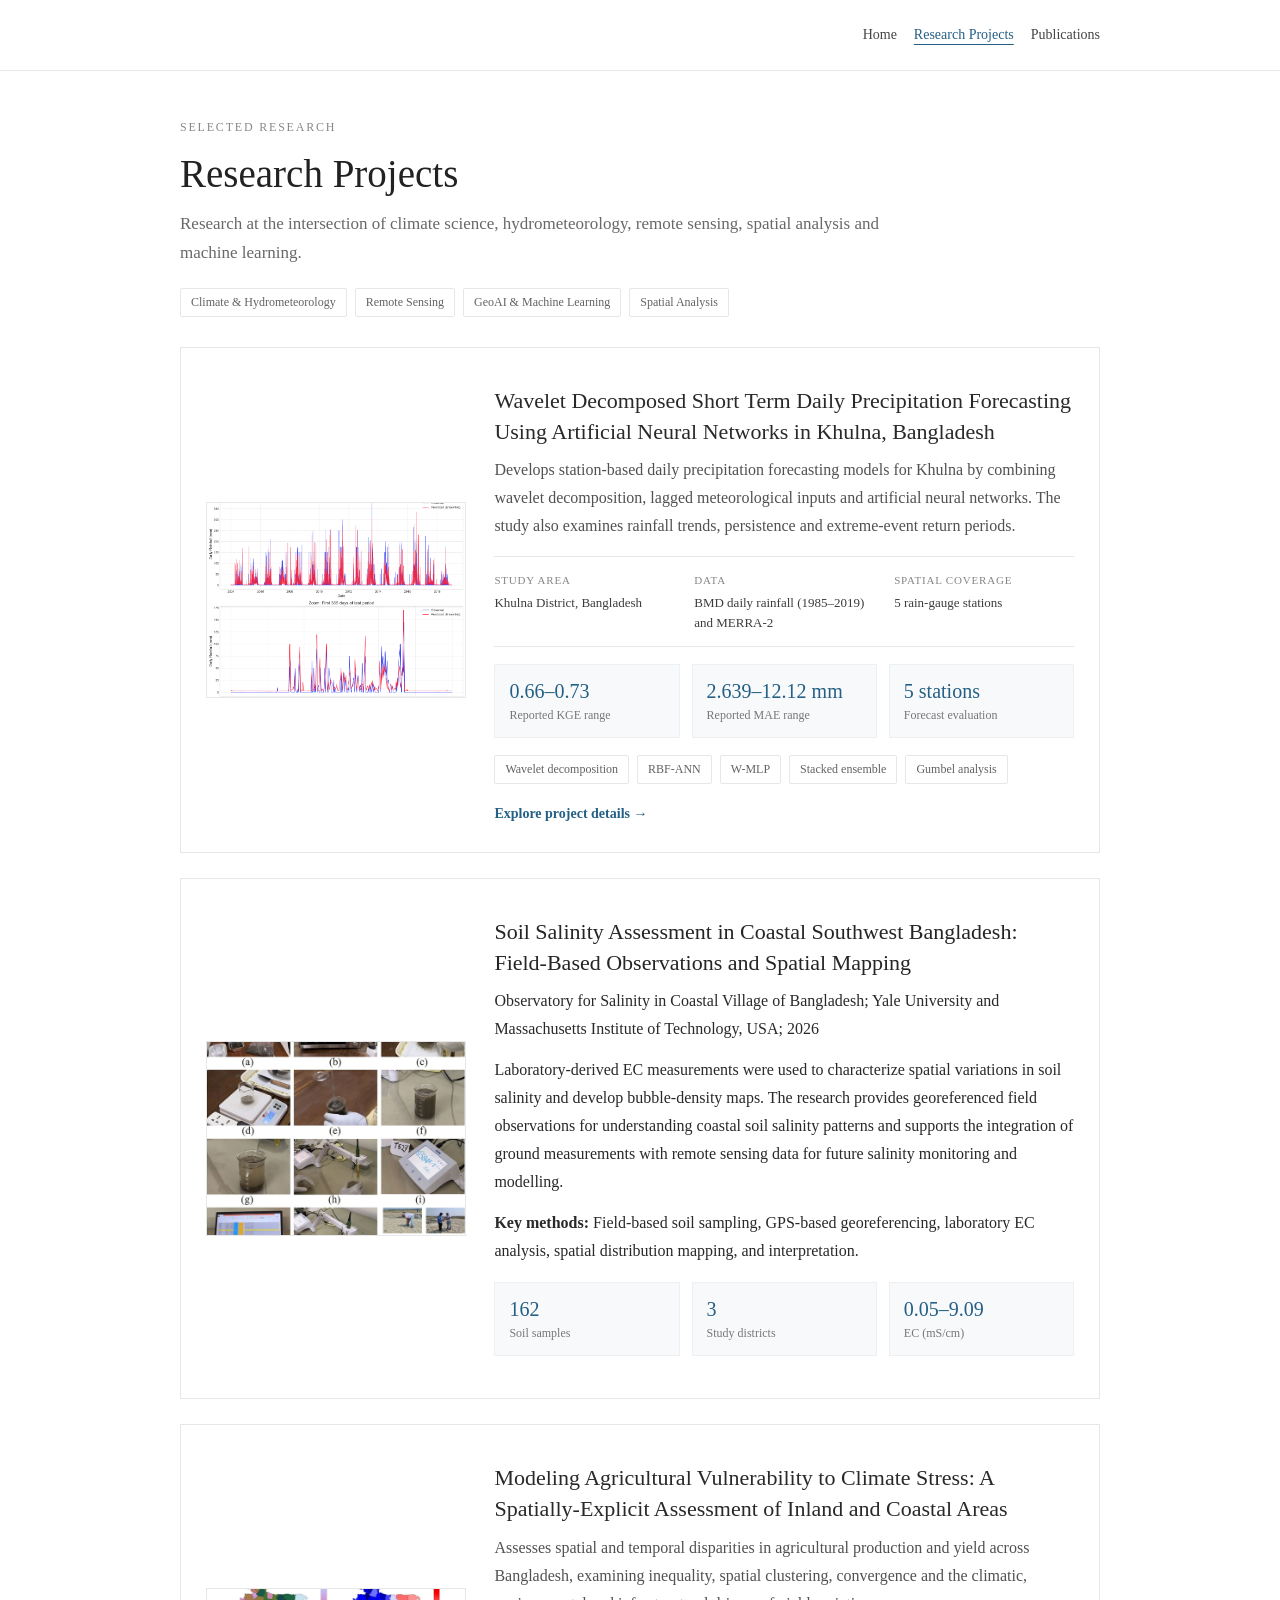
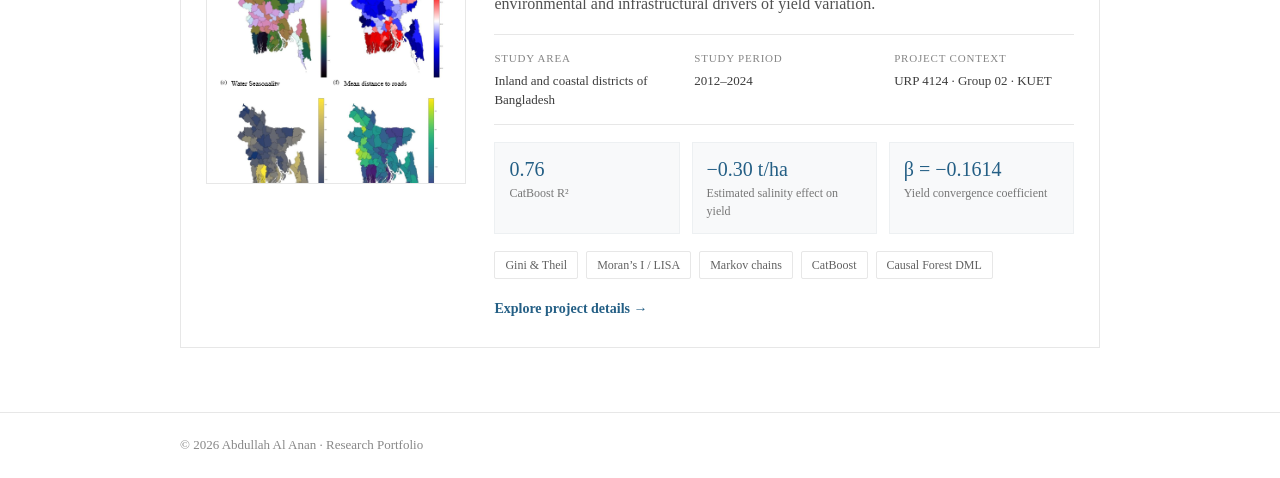
==== projects.html @ 7b8ee35f "Update project image source in projects.html" ====
<!DOCTYPE html>
<html lang="en">

<head>
    <meta charset="UTF-8">
    <meta name="viewport" content="width=device-width, initial-scale=1.0">

    <meta name="description"
          content="Selected research projects in climate science, hydrometeorology, spatial analysis and machine learning.">

    <title>Research Projects | Abdullah Al Anan</title>

    <link rel="stylesheet" href="assets/style.css">
    <link rel="stylesheet" href="assets/portfolio.css">
</head>

<body>

    <!-- NAVIGATION -->
    <header class="site-header">
        <div class="container">

            <nav class="navbar" aria-label="Main navigation">

                <span class="site-name" aria-hidden="true"></span>

                <div class="nav-links">
                    <a href="index.html">Home</a>
                    <a href="projects.html"
                       class="active"
                       aria-current="page">Research Projects</a>
                    <a href="publications.html">Publications</a>
                </div>

            </nav>

        </div>
    </header>


    <!-- MAIN CONTENT -->
    <main class="container portfolio-main">

        <!-- PAGE INTRODUCTION -->
        <section class="page-heading">

            <p class="eyebrow">SELECTED RESEARCH</p>

            <h1>Research Projects</h1>

            <p class="subtitle">
                Research at the intersection of climate science,
                hydrometeorology, remote sensing, spatial analysis
                and machine learning.
            </p>

            <div class="topic-list">
                <span>Climate &amp; Hydrometeorology</span>
                <span>Remote Sensing</span>
                <span>GeoAI &amp; Machine Learning</span>
                <span>Spatial Analysis</span>
            </div>

        </section>


        <!-- PROJECT CARDS -->
        <section class="project-list">


            <!-- PROJECT 01: PRECIPITATION FORECASTING -->
            <article class="project-card">

    <div class="project-layout">

        <div class="project-image">
            <img
                src="assets/timeseries_lead1_Ensemble.png"
                alt="Precipitation forecasting research in Khulna, Bangladesh">
        </div>

        <div class="project-content">

            <div class="project-card-top">

                    <span class="project-type">
                    </span>

                    <span class="project-number"></span>

                </div>


                <h2>
                    <a href="projects/precipitation.html">
                        Wavelet Decomposed Short Term Daily Precipitation Forecasting 
                        Using Artificial Neural Networks in Khulna, Bangladesh
                    </a>
                </h2>


                <p class="project-summary">
                    Develops station-based daily precipitation forecasting models 
                    for Khulna by combining wavelet decomposition, lagged meteorological
                    inputs and artificial neural networks. The study also examines rainfall trends,
                    persistence and extreme-event return periods.
                </p>


                <!-- PROJECT INFORMATION -->
                <div class="project-facts">

                    <div>
                        <span class="fact-label">Study area</span>
                        <strong>Khulna District, Bangladesh</strong>
                    </div>

                    <div>
                        <span class="fact-label">Data</span>
                        <strong>
                            BMD daily rainfall (1985–2019) and MERRA-2
                        </strong>
                    </div>

                    <div>
                        <span class="fact-label">Spatial coverage</span>
                        <strong>5 rain-gauge stations</strong>
                    </div>

                </div>


                <!-- RESEARCH RESULTS -->
                <div class="metric-strip">

                    <div>
                        <strong>0.66–0.73</strong>
                        <span>Reported KGE range</span>
                    </div>

                    <div>
                        <strong>2.639–12.12 mm</strong>
                        <span>Reported MAE range</span>
                    </div>

                    <div>
                        <strong>5 stations</strong>
                        <span>Forecast evaluation</span>
                    </div>

                </div>


                <!-- METHODS AND KEYWORDS -->
                <div class="tag-list">
                    <span>Wavelet decomposition</span>
                    <span>RBF-ANN</span>
                    <span>W-MLP</span>
                    <span>Stacked ensemble</span>
                    <span>Gumbel analysis</span>
                </div>


                <a class="text-link"
                   href="projects/precipitation.html">
                    Explore project details →
                </a>

            </article>

            <article class="project-card">
    <div class="project-layout">

        <div class="project-image">
            <img src="assets/Soil Salinity.PNG"
                 alt="Soil salinity field survey in coastal southwest Bangladesh">
        </div>

        <div class="project-content">

            <h2>Soil Salinity Assessment in Coastal Southwest Bangladesh: Field-Based Observations and Spatial Mapping</h2>

            <p>
                Observatory for Salinity in Coastal Village of Bangladesh; Yale University and Massachusetts Institute of Technology, USA; 2026
            </p>

            <p>
                Laboratory-derived EC measurements were used to characterize
                spatial variations in soil salinity and develop bubble-density
                maps. The research provides georeferenced field observations
                for understanding coastal soil salinity patterns and supports
                the integration of ground measurements with remote sensing
                data for future salinity monitoring and modelling.
            </p>

            <p>
                <strong>Key methods:</strong> Field-based soil sampling,
                GPS-based georeferencing, laboratory EC analysis,
                spatial distribution mapping, and interpretation.
            </p>

            <div class="metric-strip">
                <div>
                    <strong>162</strong>
                    <span>Soil samples</span>
                </div>
                <div>
                    <strong>3</strong>
                    <span>Study districts</span>
                </div>
                <div>
                    <strong>0.05–9.09</strong>
                    <span>EC (mS/cm)</span>
                </div>
            </div>


        </div>
    </div>
</article>



            <!-- PROJECT 02: AGRICULTURAL VULNERABILITY -->
            <article class="project-card">

    <div class="project-layout">

        <div class="project-image">
            <img
                src="assets/Agri.PNG"
                alt="Spatial assessment of agricultural vulnerability in Bangladesh">
        </div>

        <div class="project-content">

            <div class="project-card-top">

                    <span class="project-type">
                    </span>

                    <span class="project-number"></span>

                </div>


                <h2>
                    <a href="projects/agricultural-vulnerability.html">
                        Modeling Agricultural Vulnerability to Climate
                        Stress: A Spatially-Explicit Assessment of Inland
                        and Coastal Areas
                    </a>
                </h2>


                <p class="project-summary">
                    Assesses spatial and temporal disparities in
                    agricultural production and yield across Bangladesh,
                    examining inequality, spatial clustering, convergence
                    and the climatic, environmental and infrastructural
                    drivers of yield variation.
                </p>


                <div class="project-facts">

                    <div>
                        <span class="fact-label">Study area</span>
                        <strong>
                            Inland and coastal districts of Bangladesh
                        </strong>
                    </div>

                    <div>
                        <span class="fact-label">Study period</span>
                        <strong>2012–2024</strong>
                    </div>

                    <div>
                        <span class="fact-label">Project context</span>
                        <strong>URP 4124 · Group 02 · KUET</strong>
                    </div>

                </div>


                <!-- RESEARCH RESULTS -->
                <div class="metric-strip">

                    <div>
                        <strong>0.76</strong>
                        <span>CatBoost R²</span>
                    </div>

                    <div>
                        <strong>−0.30 t/ha</strong>
                        <span>Estimated salinity effect on yield</span>
                    </div>

                    <div>
                        <strong>β = −0.1614</strong>
                        <span>Yield convergence coefficient</span>
                    </div>

                </div>


                <!-- METHODS -->
                <div class="tag-list">
                    <span>Gini &amp; Theil</span>
                    <span>Moran’s I / LISA</span>
                    <span>Markov chains</span>
                    <span>CatBoost</span>
                    <span>Causal Forest DML</span>
                </div>


                <a class="text-link"
                   href="projects/agricultural-vulnerability.html">
                    Explore project details →
                </a>

            </article>

        </section>



    </main>


    <!-- FOOTER -->
    <footer>
        <div class="container">
            © 2026 Abdullah Al Anan · Research Portfolio
        </div>
    </footer>

</body>
</html>
---- assets/style.css ----
:root{--ink:#292929;--muted:#686868;--link:#245f85;--border:#e7e7e7;--paper:#fff}
*{box-sizing:border-box;margin:0;padding:0}
html{scroll-behavior:smooth}
body{background:var(--paper);color:var(--ink);font-family:Georgia,"Times New Roman",serif;font-size:16px;line-height:1.75}
a{color:var(--link);text-decoration:none}a:hover{text-decoration:underline}
.container{width:min(920px,90%);margin:0 auto}
.site-header{border-bottom:1px solid var(--border)}
.navbar{min-height:70px;display:flex;align-items:center;justify-content:space-between;gap:22px}
.site-name{color:var(--ink);font-size:19px;font-weight:bold;white-space:nowrap}
.nav-links{display:flex;flex-wrap:wrap;gap:17px;font-size:14px}
.nav-links a{color:#444}.nav-links a.active{color:var(--link);text-decoration:underline;text-underline-offset:5px}
main{padding:52px 0 34px}
.hero{display:flex;align-items:flex-start;justify-content:space-between;gap:38px}
.hero-copy{flex:1;min-width:0}
.profile-photo{width:168px;height:210px;object-fit:cover;object-position:center;border:1px solid var(--border);flex:0 0 168px}
.eyebrow{color:#888;font-size:12px;letter-spacing:1.8px;margin-bottom:11px}
h1{color:#222;font-size:39px;line-height:1.3;font-weight:normal;margin-bottom:9px}
.subtitle{color:var(--muted);font-size:17px;margin-bottom:20px}
h2{color:#252525;font-size:24px;line-height:1.35;font-weight:normal;border-bottom:1px solid var(--border);padding-bottom:8px;margin:34px 0 17px}
h3{color:#292929;font-size:19px;font-weight:normal;margin-bottom:6px}
p{margin-bottom:13px}section{scroll-margin-top:18px}.page-section{padding-top:2px}
.inline-links{display:flex;flex-wrap:wrap;gap:20px;margin-top:19px;font-size:14px}
.item{padding:16px 0;border-bottom:1px solid var(--border)}.item:last-child{border-bottom:0}
.item p:last-child{margin-bottom:0}
.meta,.tags{color:#777;font-size:13px}.meta{margin:4px 0 8px}.tags{margin-top:7px}
.back-link{display:inline-block;margin-bottom:22px}.publication-title{font-weight:bold}.status{color:#666;font-size:14px;margin-top:5px}
.skill-row{margin-bottom:12px}.contact-links p{margin-bottom:7px}
footer{border-top:1px solid var(--border);padding:21px 0;margin-top:30px;color:#888;font-size:13px}
@media(max-width:760px){.navbar{align-items:flex-start;flex-direction:column;padding:15px 0;gap:8px}.nav-links{gap:9px 15px}.hero{gap:22px}}
@media(max-width:560px){main{padding-top:34px}h1{font-size:32px}.hero{flex-direction:column-reverse}.profile-photo{width:135px;height:165px;flex-basis:auto}.subtitle{font-size:16px}}
/* Circular profile image */

.profile-photo {
    width: 180px;
    height: 180px;
    border-radius: 50%;
    object-fit: cover;
    object-position: center;
    display: block;
    margin: 0 auto 20px;
}
/* =====================================
   HOMEPAGE PROFILE HYPERLINK ICONS
===================================== */

/* PROFILE SOCIAL ICONS */

.profile-links {
    display: flex;
    align-items: center;
    justify-content: flex-start;
    gap: 14px;
    margin: 20px 0;
}

.profile-link {
    display: inline-flex;
    align-items: center;
    justify-content: center;

    width: 34px;
    height: 34px;

    color: #000;
    text-decoration: none;

    transition: opacity 0.2s ease,
                transform 0.2s ease;
}

.profile-link svg {
    display: block;
    width: 100%;
    height: 100%;
}

.profile-link:hover {
    opacity: 0.65;
    transform: translateY(-2px);
}

@media (max-width: 480px) {
    .profile-links {
        gap: 12px;
    }

    .profile-link {
        width: 30px;
        height: 30px;
    }
}
---- assets/portfolio.css ----
/* Additional styles for the Research Projects and Publications pages.
   Keep assets/style.css as the site's shared base stylesheet. */

.portfolio-main { padding-top: 46px; }
.page-heading { max-width: 760px; margin-bottom: 30px; }
.page-heading .subtitle { max-width: 720px; }
.topic-list, .tag-list { display: flex; flex-wrap: wrap; gap: 8px; }
.topic-list span, .tag-list span {
    display: inline-block; border: 1px solid var(--border); color: #626262;
    padding: 3px 10px; border-radius: 2px; font-size: 12px; line-height: 1.7;
}
.project-list { display: grid; grid-template-columns: 1fr; gap: 18px; }
.project-card, .publication-card, .academic-card {
    border: 1px solid var(--border); padding: 23px 25px 22px; background: #fff;
}
.project-card { position: relative; }
.project-card-top, .publication-meta, .section-heading-row {
    display: flex; align-items: center; justify-content: space-between; gap: 14px;
}
.project-type, .publication-kind {
    color: #777; font-size: 11px; letter-spacing: 1.15px; text-transform: uppercase;
}
.project-number, .section-count {
    color: #9a9a9a; font-size: 13px; font-variant-numeric: tabular-nums;
}
.project-card h2 {
    border: 0; padding: 0; margin: 11px 0 9px; font-size: 22px; line-height: 1.42;
}
.project-card h2 a { color: var(--ink); }
.project-card h2 a:hover { color: var(--link); }
.project-summary { color: #515151; max-width: 820px; }
.project-facts, .publication-details, .detail-facts, .method-grid {
    display: grid; grid-template-columns: repeat(3, minmax(0, 1fr)); gap: 12px 20px;
    border-top: 1px solid var(--border); border-bottom: 1px solid var(--border);
    padding: 14px 0; margin: 16px 0;
}
.project-facts > div, .publication-details > div, .detail-facts > div, .method-grid > div {
    min-width: 0; display: flex; flex-direction: column; gap: 3px;
}
.fact-label { color: #858585; font-size: 11px; letter-spacing: .8px; text-transform: uppercase; }
.project-facts strong, .publication-details strong, .detail-facts strong, .method-grid strong {
    color: #3c3c3c; font-size: 13px; font-weight: normal; line-height: 1.5;
}
.metric-strip, .result-grid { display: grid; grid-template-columns: repeat(3, minmax(0, 1fr)); gap: 10px; margin: 17px 0; }
.metric-strip > div, .result-card {
    background: #f8f9fa; border: 1px solid #edf0f2; padding: 13px 14px;
    display: flex; flex-direction: column; gap: 2px; min-width: 0;
}
.metric-strip strong, .result-card strong {
    color: #245f85; font-size: 20px; font-weight: normal; line-height: 1.3;
    font-variant-numeric: tabular-nums;
}
.metric-strip span, .result-card span { color: #777; font-size: 12px; line-height: 1.5; }
.tag-list { margin: 14px 0 15px; }
.text-link { display: inline-block; margin-top: 3px; font-size: 14px; font-weight: bold; }
.portfolio-note, .source-note {
    color: #777; font-size: 12px; line-height: 1.65; margin: 24px 0 0;
}
.section-heading-row { border-bottom: 1px solid var(--border); margin: 30px 0 15px; padding-bottom: 7px; }
.section-heading-row h2 { border: 0; padding: 0; margin: 0; }
.publication-card h3, .academic-card h3 { font-size: 21px; line-height: 1.45; margin: 12px 0 8px; }
.publication-status { color: #777; font-size: 12px; text-align: right; }
.publication-abstract { color: #555; }
.publication-details { grid-template-columns: repeat(3, minmax(0, 1fr)); }
.contribution { color: #555; font-size: 13px; margin: 12px 0; }
.academic-work { margin-top: 30px; }
.academic-card { padding: 20px 23px; }
.academic-card .meta { margin: 4px 0 10px; }
.back-link { margin: 0 0 22px; font-size: 14px; }
.detail-main > h1 { max-width: 850px; font-size: 35px; }
.detail-main > .subtitle { max-width: 760px; }
.detail-facts { grid-template-columns: repeat(4, minmax(0, 1fr)); margin: 23px 0 28px; }
.detail-section { margin: 26px 0; }
.detail-section h2 { margin: 0 0 12px; }
.detail-section p { color: #4d4d4d; }
.detail-list { padding-left: 22px; margin: 8px 0 12px; }
.detail-list li { padding-left: 3px; margin: 7px 0; color: #4d4d4d; }
.method-grid { grid-template-columns: repeat(2, minmax(0, 1fr)); background: #fff; }
.result-grid { margin: 14px 0 19px; }
.result-card { min-height: 90px; justify-content: center; }
.detail-main .source-note { border-top: 1px solid var(--border); padding-top: 14px; }

/* TWO FULL-WIDTH HORIZONTAL PROJECT SECTIONS */

.project-list {
    display: flex;
    flex-direction: column;
    width: 100%;
    gap: 24px;
}

.project-card {
    display: block;
    width: 100%;
    box-sizing: border-box;
    grid-column: auto !important;
    padding: 28px 30px;
}

.project-card:last-child {
    grid-column: auto !important;
}

/* Keep project details organized horizontally */
.project-facts {
    display: grid;
    grid-template-columns: repeat(3, 1fr);
    gap: 20px;
}

.metric-strip {
    display: grid;
    grid-template-columns: repeat(3, 1fr);
    gap: 12px;
}

/* Mobile layout */
@media (max-width: 600px) {
    .project-card {
        padding: 20px 16px;
    }

    .project-facts,
    .metric-strip {
        grid-template-columns: 1fr;
    }
}
@media (max-width: 700px) {
    .project-facts, .publication-details { grid-template-columns: repeat(2, minmax(0, 1fr)); }
    .detail-facts { grid-template-columns: repeat(2, minmax(0, 1fr)); }
    .metric-strip, .result-grid { grid-template-columns: 1fr; }
    .detail-main > h1 { font-size: 30px; }
    .publication-meta { align-items: flex-start; flex-direction: column; gap: 5px; }
    .publication-status { text-align: left; }
}
@media (max-width: 480px) {
    .portfolio-main { padding-top: 32px; }
    .project-card, .publication-card, .academic-card { padding: 18px 16px; }
    .project-card h2 { font-size: 19px; }
    .publication-card h3, .academic-card h3 { font-size: 19px; }
    .project-facts, .publication-details, .detail-facts, .method-grid { grid-template-columns: 1fr; }
    .detail-main > h1 { font-size: 27px; }
    .topic-list span, .tag-list span { font-size: 11px; }
}
/* ===================================
   PROJECT IMAGE + CONTENT LAYOUT
=================================== */

.project-list {
    display: flex;
    flex-direction: column;
    gap: 25px;
}

.project-card {
    width: 100%;
    box-sizing: border-box;
    padding: 25px;
}

.project-layout {
    display: grid;
    grid-template-columns: 30% 1fr;
    gap: 28px;
    align-items: center;
}

/* IMAGE */

.project-image {
    width: 100%;
    overflow: hidden;
    background: #f4f5f6;
    border: 1px solid var(--border);
}

.project-image img {
    display: block;
    width: 100%;
    aspect-ratio: 4 / 3;
    object-fit: cover;
    transition: transform 0.3s ease;
}

.project-image img:hover {
    transform: scale(1.035);
}

/* PROJECT CONTENT */

.project-content {
    min-width: 0;
}

.project-content h2 {
    margin-top: 12px;
}

/* RESPONSIVE MOBILE LAYOUT */

@media (max-width: 700px) {

    .project-layout {
        grid-template-columns: 1fr;
        gap: 18px;
    }

    .project-image img {
        aspect-ratio: 16 / 9;
    }

    .project-card {
        padding: 18px;
    }

}
/* Publication review status */
.publication-status{display:inline-block;margin-left:10px;padding:3px 9px;border:1px solid #d9e5ec;border-radius:3px;color:#245f85;font-family:Arial,sans-serif;font-size:10px;font-weight:700;letter-spacing:.7px;vertical-align:middle}
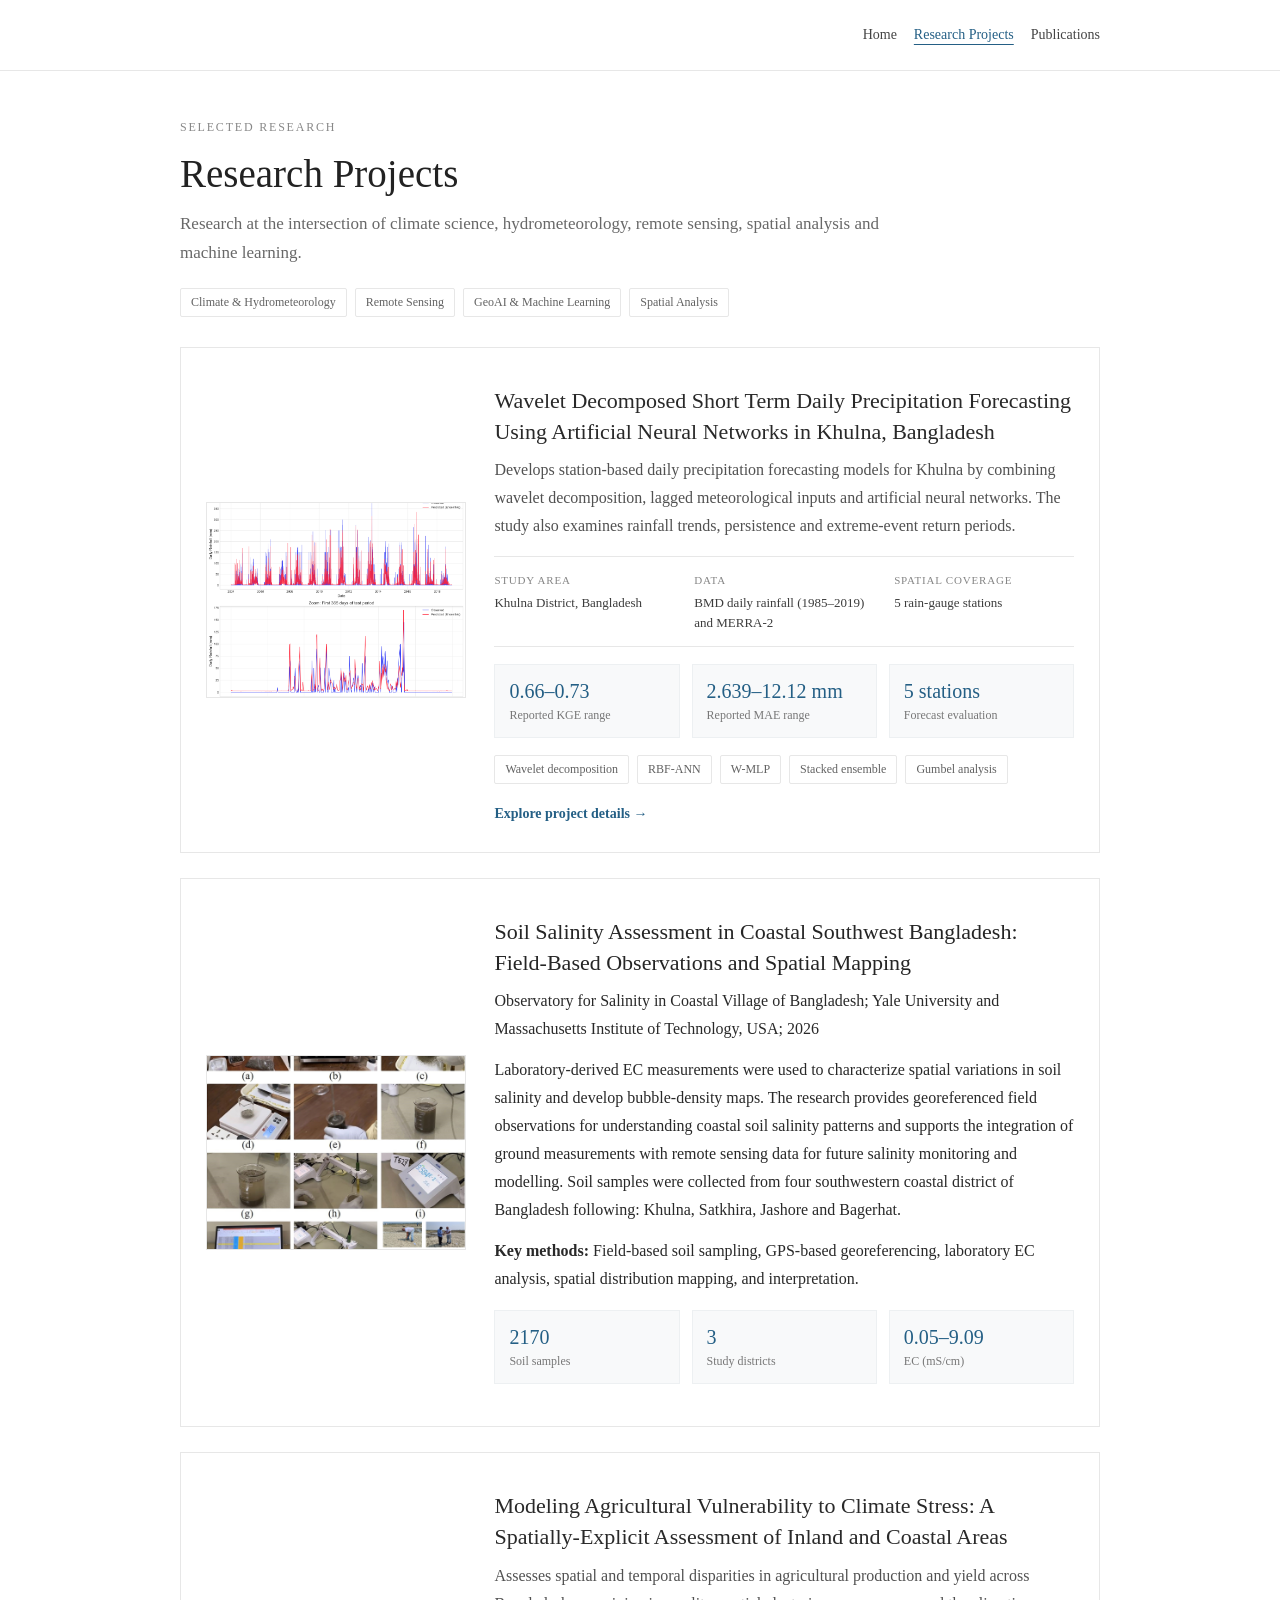
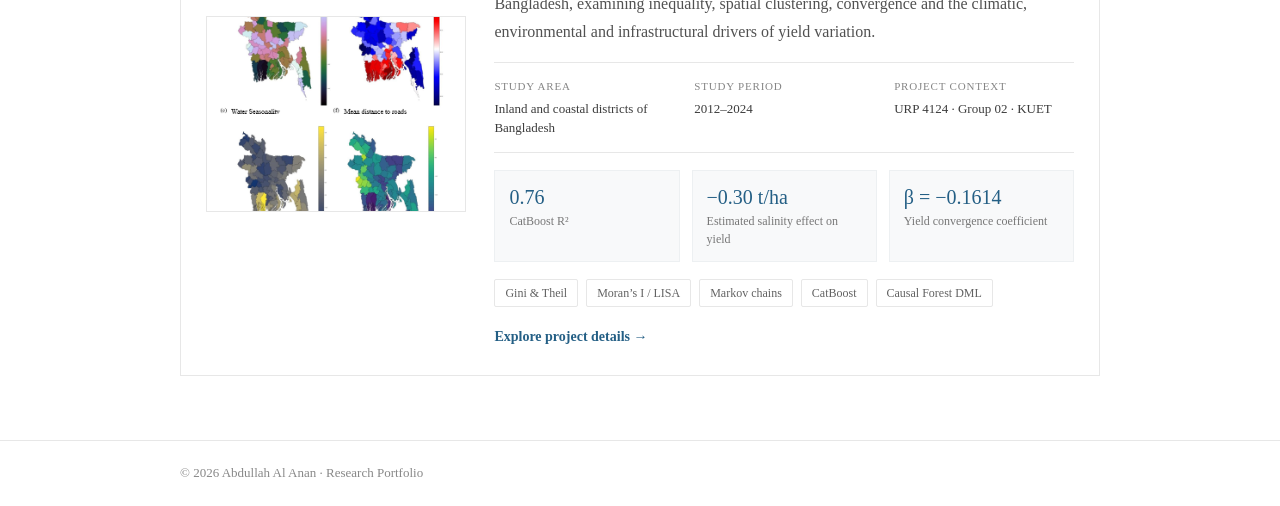
==== commit 88a4c8cf: "Update projects.html" ====
--- a/projects.html
+++ b/projects.html
@@ -190,7 +190,9 @@
                 maps. The research provides georeferenced field observations
                 for understanding coastal soil salinity patterns and supports
                 the integration of ground measurements with remote sensing
-                data for future salinity monitoring and modelling.
+                data for future salinity monitoring and modelling. Soil samples 
+                were collected from four southwestern coastal district of Bangladesh 
+                following: Khulna, Satkhira, Jashore and Bagerhat.  
             </p>
 
             <p>
@@ -201,7 +203,7 @@
 
             <div class="metric-strip">
                 <div>
-                    <strong>162</strong>
+                    <strong>2170</strong>
                     <span>Soil samples</span>
                 </div>
                 <div>
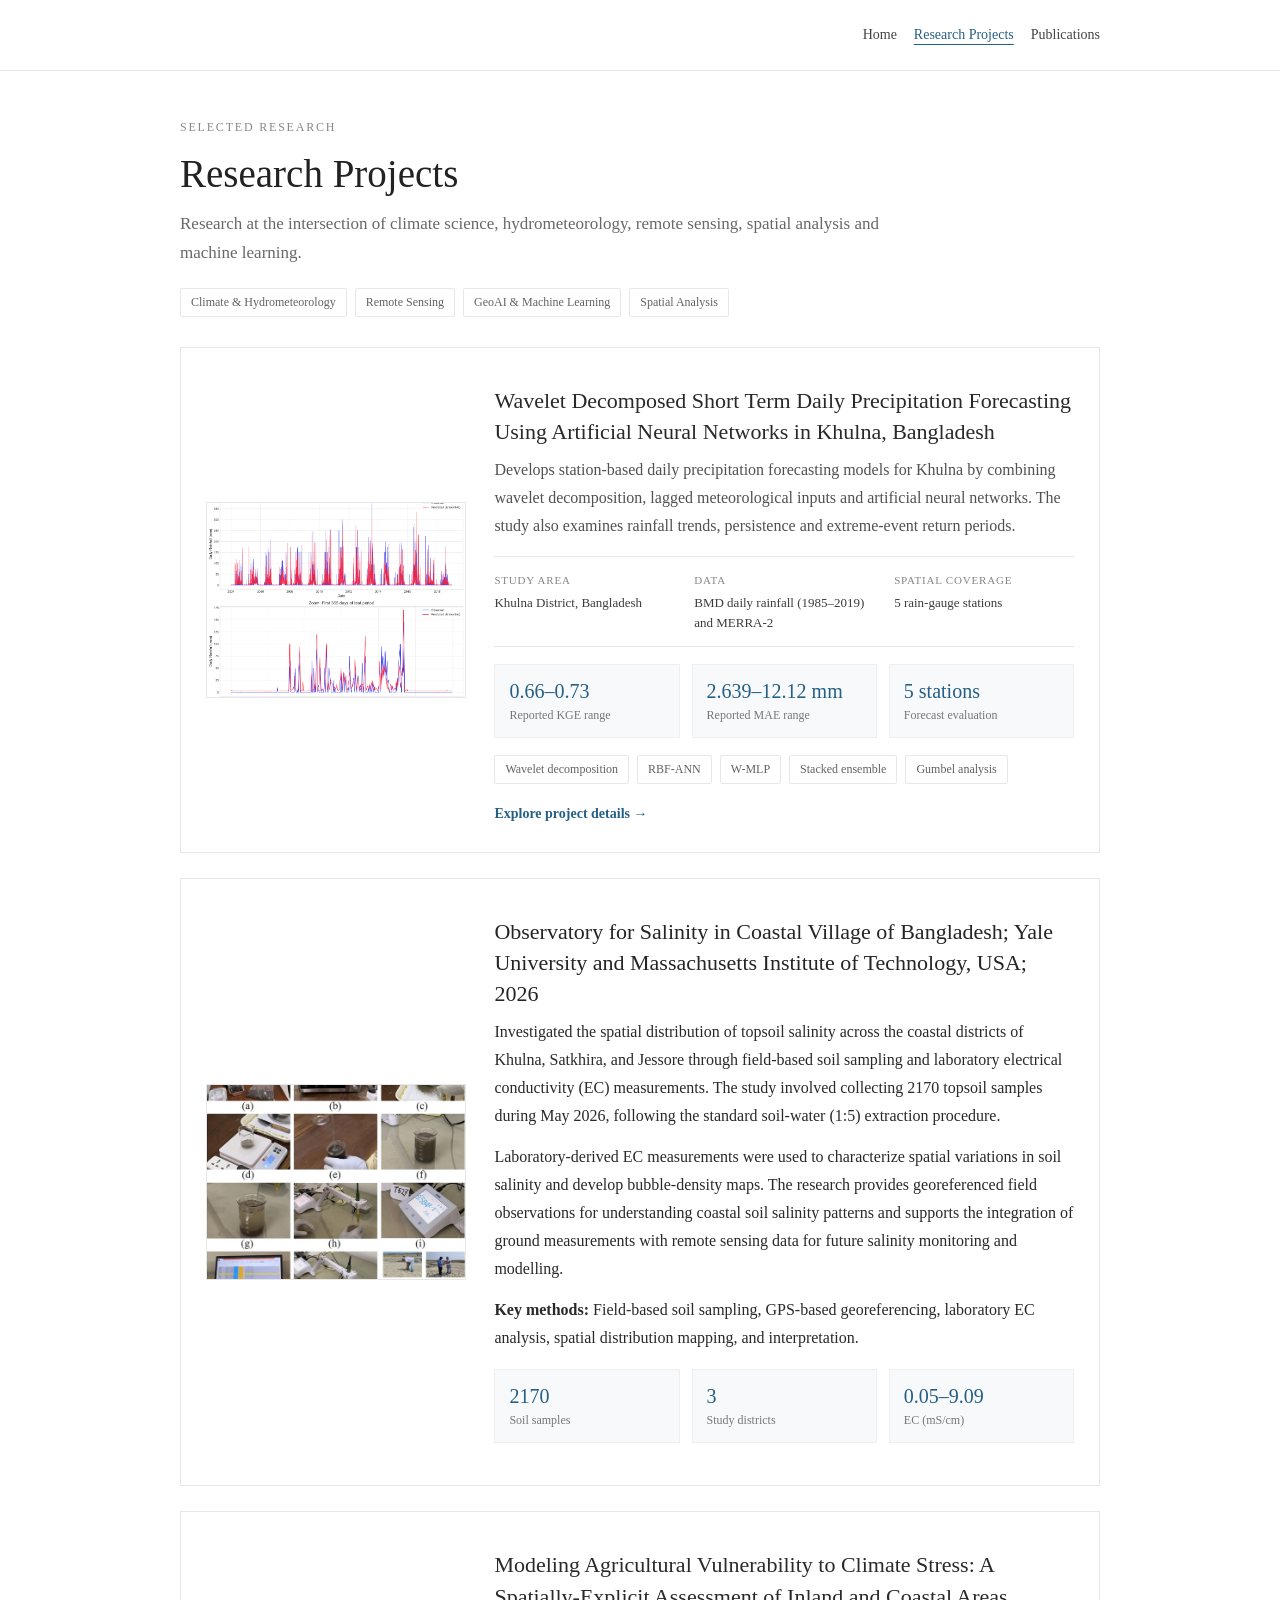
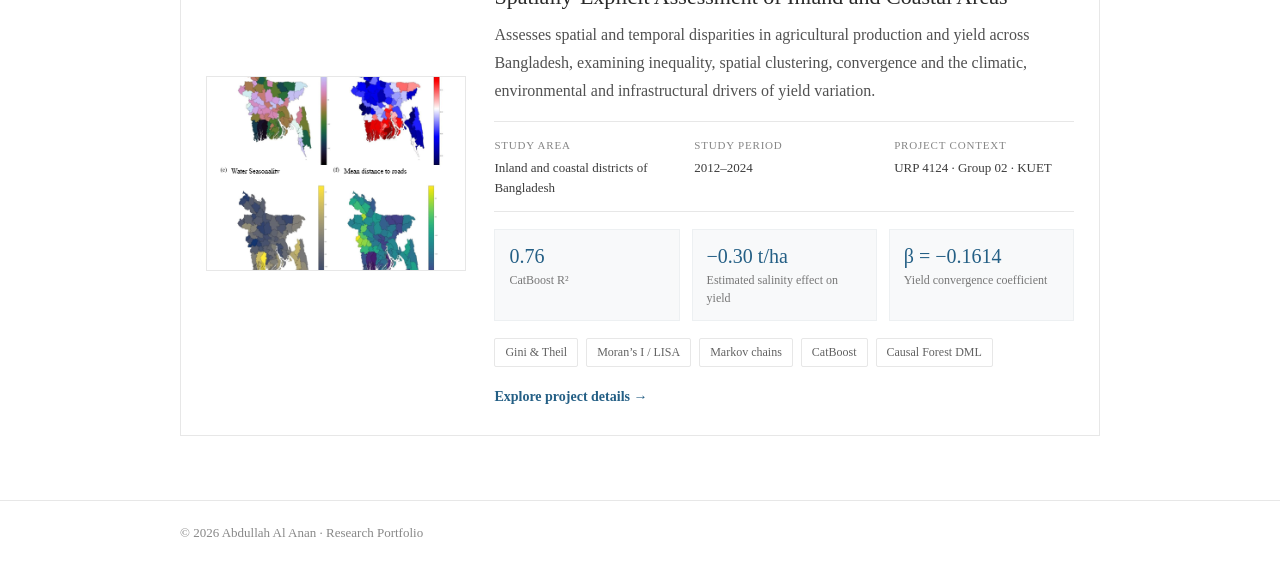
==== commit 07ab09ec: "Revise project title and improve description Updated project title and enhanced project description " ====
--- a/projects.html
+++ b/projects.html
@@ -178,11 +178,17 @@
 
         <div class="project-content">
 
-            <h2>Soil Salinity Assessment in Coastal Southwest Bangladesh: Field-Based Observations and Spatial Mapping</h2>
-
+            <h2>Observatory for Salinity in Coastal Village of Bangladesh; Yale University and Massachusetts Institute of Technology, USA; 2026</h2>
+            
             <p>
-                Observatory for Salinity in Coastal Village of Bangladesh; Yale University and Massachusetts Institute of Technology, USA; 2026
+                Investigated the spatial distribution of topsoil salinity across
+                the coastal districts of Khulna, Satkhira, and Jessore through
+                field-based soil sampling and laboratory electrical conductivity
+                (EC) measurements. The study involved collecting 2170 topsoil
+                samples during May 2026, following the standard soil-water
+                (1:5) extraction procedure.
             </p>
+
 
             <p>
                 Laboratory-derived EC measurements were used to characterize
@@ -190,9 +196,7 @@
                 maps. The research provides georeferenced field observations
                 for understanding coastal soil salinity patterns and supports
                 the integration of ground measurements with remote sensing
-                data for future salinity monitoring and modelling. Soil samples 
-                were collected from four southwestern coastal district of Bangladesh 
-                following: Khulna, Satkhira, Jashore and Bagerhat.  
+                data for future salinity monitoring and modelling. 
             </p>
 
             <p>
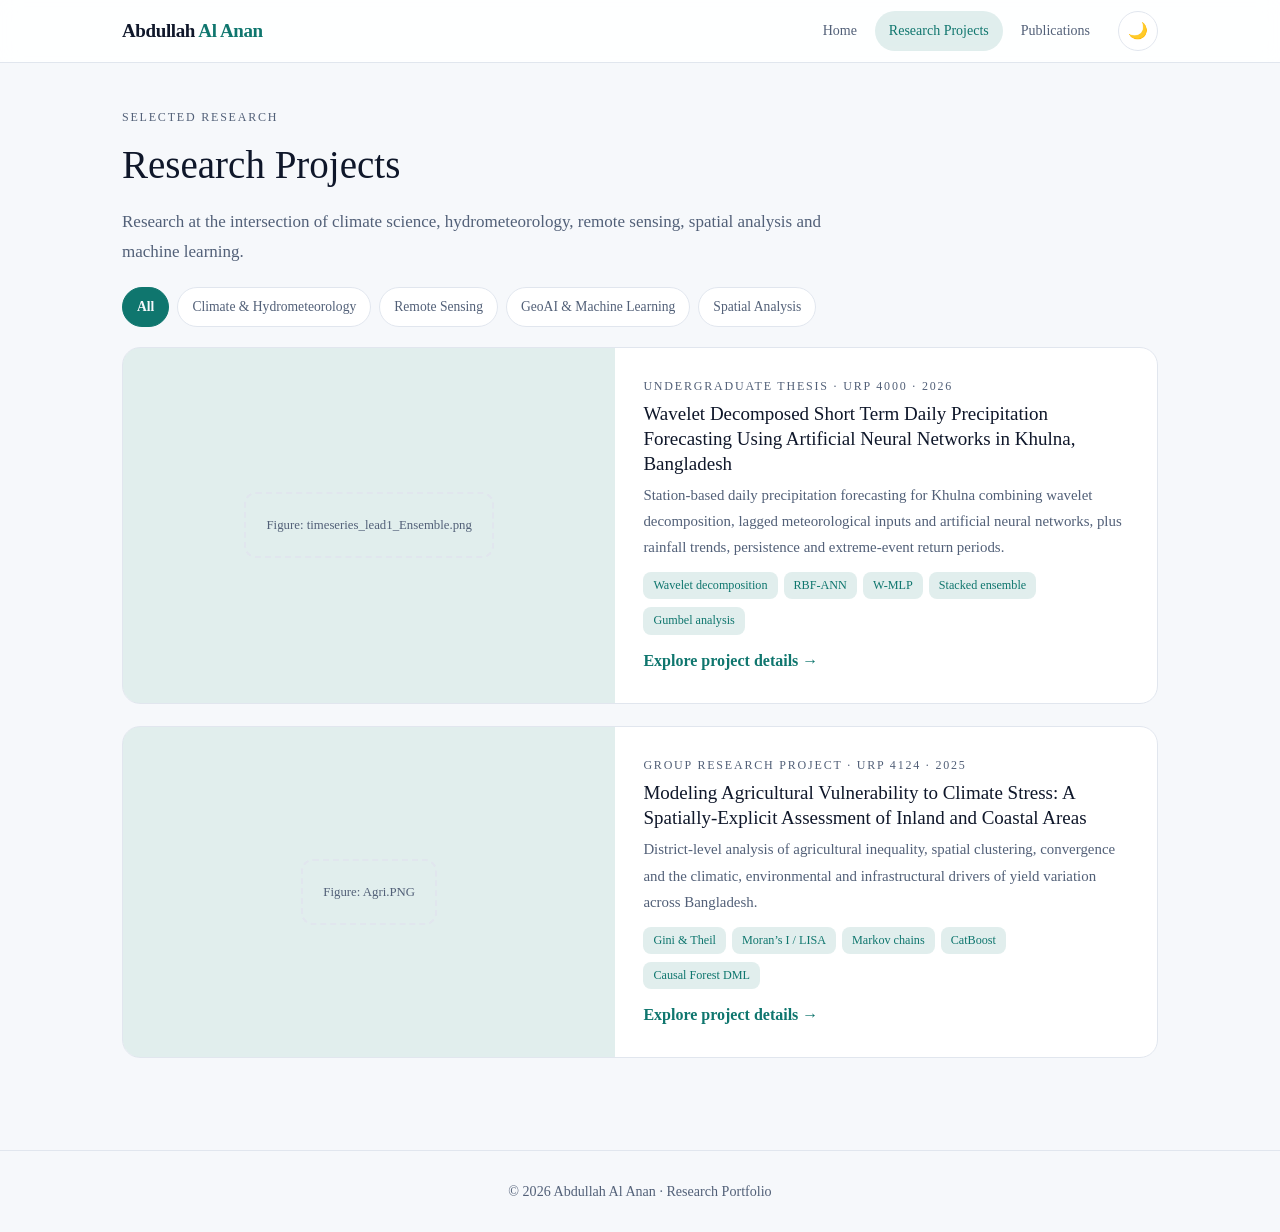
==== commit 8a7bc9f6: "added page code file" ====
--- a/projects.html
+++ b/projects.html
@@ -1,346 +1,28 @@
 <!DOCTYPE html>
 <html lang="en">
+<head>
+<meta charset="utf-8">
+<meta name="viewport" content="width=device-width, initial-scale=1, viewport-fit=cover">
+<title>Research Projects | Abdullah Al Anan</title>
+<meta name="description" content="Selected research projects in climate science, hydrometeorology, spatial analysis and machine learning.">
+<link rel="icon" href="data:image/svg+xml,<svg xmlns='http://www.w3.org/2000/svg' viewBox='0 0 100 100'><text y='.9em' font-size='90'>🌍</text></svg>">
+<script>try{var t=localStorage.getItem('theme');if(t)document.documentElement.dataset.theme=t}catch(e){}</script>
+<link rel="stylesheet" href="assets/style.css">
+<script src="assets/site.js" defer></script>
+</head>
+<body data-page="projects" data-base="">
+<main><div class="wrap page">
+<div class="eyebrow">Selected research</div><h1>Research Projects</h1>
+<p class="lead">Research at the intersection of climate science, hydrometeorology, remote sensing, spatial analysis and machine learning.</p>
+<div class="chips" id="chips"><button class="chip on" data-f="all">All</button><button class="chip" data-f="climate">Climate &amp; Hydrometeorology</button><button class="chip" data-f="remote">Remote Sensing</button><button class="chip" data-f="geoai">GeoAI &amp; Machine Learning</button><button class="chip" data-f="spatial">Spatial Analysis</button></div>
+<a class="card proj reveal" href="projects/precipitation.html" data-cat="climate geoai"><div class="fig " data-label="Figure: timeseries_lead1_Ensemble.png"><img src="assets/timeseries_lead1_Ensemble.png" alt="Precipitation forecasting research in Khulna, Bangladesh" loading="lazy" onerror="this.parentNode.classList.add('ph')"></div>
+<div class="body"><div class="eyebrow">Undergraduate thesis · URP 4000 · 2026</div><h3>Wavelet Decomposed Short Term Daily Precipitation Forecasting Using Artificial Neural Networks in Khulna, Bangladesh</h3><p>Station-based daily precipitation forecasting for Khulna combining wavelet decomposition, lagged meteorological inputs and artificial neural networks, plus rainfall trends, persistence and extreme-event return periods.</p>
+<div><span class="tag">Wavelet decomposition</span><span class="tag">RBF-ANN</span><span class="tag">W-MLP</span><span class="tag">Stacked ensemble</span><span class="tag">Gumbel analysis</span></div><span class="more">Explore project details →</span></div></a>
+<a class="card proj reveal" href="projects/agricultural-vulnerability.html" data-cat="spatial geoai"><div class="fig " data-label="Figure: Agri.PNG"><img src="assets/Agri.PNG" alt="Spatial assessment of agricultural vulnerability in Bangladesh" loading="lazy" onerror="this.parentNode.classList.add('ph')"></div>
+<div class="body"><div class="eyebrow">Group research project · URP 4124 · 2025</div><h3>Modeling Agricultural Vulnerability to Climate Stress: A Spatially-Explicit Assessment of Inland and Coastal Areas</h3><p>District-level analysis of agricultural inequality, spatial clustering, convergence and the climatic, environmental and infrastructural drivers of yield variation across Bangladesh.</p>
+<div><span class="tag">Gini &amp; Theil</span><span class="tag">Moran’s I / LISA</span><span class="tag">Markov chains</span><span class="tag">CatBoost</span><span class="tag">Causal Forest DML</span></div><span class="more">Explore project details →</span></div></a>
+<div class="card" id="empty" hidden>No projects listed in this category yet.</div>
 
-<head>
-    <meta charset="UTF-8">
-    <meta name="viewport" content="width=device-width, initial-scale=1.0">
-
-    <meta name="description"
-          content="Selected research projects in climate science, hydrometeorology, spatial analysis and machine learning.">
-
-    <title>Research Projects | Abdullah Al Anan</title>
-
-    <link rel="stylesheet" href="assets/style.css">
-    <link rel="stylesheet" href="assets/portfolio.css">
-</head>
-
-<body>
-
-    <!-- NAVIGATION -->
-    <header class="site-header">
-        <div class="container">
-
-            <nav class="navbar" aria-label="Main navigation">
-
-                <span class="site-name" aria-hidden="true"></span>
-
-                <div class="nav-links">
-                    <a href="index.html">Home</a>
-                    <a href="projects.html"
-                       class="active"
-                       aria-current="page">Research Projects</a>
-                    <a href="publications.html">Publications</a>
-                </div>
-
-            </nav>
-
-        </div>
-    </header>
-
-
-    <!-- MAIN CONTENT -->
-    <main class="container portfolio-main">
-
-        <!-- PAGE INTRODUCTION -->
-        <section class="page-heading">
-
-            <p class="eyebrow">SELECTED RESEARCH</p>
-
-            <h1>Research Projects</h1>
-
-            <p class="subtitle">
-                Research at the intersection of climate science,
-                hydrometeorology, remote sensing, spatial analysis
-                and machine learning.
-            </p>
-
-            <div class="topic-list">
-                <span>Climate &amp; Hydrometeorology</span>
-                <span>Remote Sensing</span>
-                <span>GeoAI &amp; Machine Learning</span>
-                <span>Spatial Analysis</span>
-            </div>
-
-        </section>
-
-
-        <!-- PROJECT CARDS -->
-        <section class="project-list">
-
-
-            <!-- PROJECT 01: PRECIPITATION FORECASTING -->
-            <article class="project-card">
-
-    <div class="project-layout">
-
-        <div class="project-image">
-            <img
-                src="assets/timeseries_lead1_Ensemble.png"
-                alt="Precipitation forecasting research in Khulna, Bangladesh">
-        </div>
-
-        <div class="project-content">
-
-            <div class="project-card-top">
-
-                    <span class="project-type">
-                    </span>
-
-                    <span class="project-number"></span>
-
-                </div>
-
-
-                <h2>
-                    <a href="projects/precipitation.html">
-                        Wavelet Decomposed Short Term Daily Precipitation Forecasting 
-                        Using Artificial Neural Networks in Khulna, Bangladesh
-                    </a>
-                </h2>
-
-
-                <p class="project-summary">
-                    Develops station-based daily precipitation forecasting models 
-                    for Khulna by combining wavelet decomposition, lagged meteorological
-                    inputs and artificial neural networks. The study also examines rainfall trends,
-                    persistence and extreme-event return periods.
-                </p>
-
-
-                <!-- PROJECT INFORMATION -->
-                <div class="project-facts">
-
-                    <div>
-                        <span class="fact-label">Study area</span>
-                        <strong>Khulna District, Bangladesh</strong>
-                    </div>
-
-                    <div>
-                        <span class="fact-label">Data</span>
-                        <strong>
-                            BMD daily rainfall (1985–2019) and MERRA-2
-                        </strong>
-                    </div>
-
-                    <div>
-                        <span class="fact-label">Spatial coverage</span>
-                        <strong>5 rain-gauge stations</strong>
-                    </div>
-
-                </div>
-
-
-                <!-- RESEARCH RESULTS -->
-                <div class="metric-strip">
-
-                    <div>
-                        <strong>0.66–0.73</strong>
-                        <span>Reported KGE range</span>
-                    </div>
-
-                    <div>
-                        <strong>2.639–12.12 mm</strong>
-                        <span>Reported MAE range</span>
-                    </div>
-
-                    <div>
-                        <strong>5 stations</strong>
-                        <span>Forecast evaluation</span>
-                    </div>
-
-                </div>
-
-
-                <!-- METHODS AND KEYWORDS -->
-                <div class="tag-list">
-                    <span>Wavelet decomposition</span>
-                    <span>RBF-ANN</span>
-                    <span>W-MLP</span>
-                    <span>Stacked ensemble</span>
-                    <span>Gumbel analysis</span>
-                </div>
-
-
-                <a class="text-link"
-                   href="projects/precipitation.html">
-                    Explore project details →
-                </a>
-
-            </article>
-
-            <article class="project-card">
-    <div class="project-layout">
-
-        <div class="project-image">
-            <img src="assets/Soil Salinity.PNG"
-                 alt="Soil salinity field survey in coastal southwest Bangladesh">
-        </div>
-
-        <div class="project-content">
-
-            <h2>Observatory for Salinity in Coastal Village of Bangladesh; Yale University and Massachusetts Institute of Technology, USA; 2026</h2>
-            
-            <p>
-                Investigated the spatial distribution of topsoil salinity across
-                the coastal districts of Khulna, Satkhira, and Jessore through
-                field-based soil sampling and laboratory electrical conductivity
-                (EC) measurements. The study involved collecting 2170 topsoil
-                samples during May 2026, following the standard soil-water
-                (1:5) extraction procedure.
-            </p>
-
-
-            <p>
-                Laboratory-derived EC measurements were used to characterize
-                spatial variations in soil salinity and develop bubble-density
-                maps. The research provides georeferenced field observations
-                for understanding coastal soil salinity patterns and supports
-                the integration of ground measurements with remote sensing
-                data for future salinity monitoring and modelling. 
-            </p>
-
-            <p>
-                <strong>Key methods:</strong> Field-based soil sampling,
-                GPS-based georeferencing, laboratory EC analysis,
-                spatial distribution mapping, and interpretation.
-            </p>
-
-            <div class="metric-strip">
-                <div>
-                    <strong>2170</strong>
-                    <span>Soil samples</span>
-                </div>
-                <div>
-                    <strong>3</strong>
-                    <span>Study districts</span>
-                </div>
-                <div>
-                    <strong>0.05–9.09</strong>
-                    <span>EC (mS/cm)</span>
-                </div>
-            </div>
-
-
-        </div>
-    </div>
-</article>
-
-
-
-            <!-- PROJECT 02: AGRICULTURAL VULNERABILITY -->
-            <article class="project-card">
-
-    <div class="project-layout">
-
-        <div class="project-image">
-            <img
-                src="assets/Agri.PNG"
-                alt="Spatial assessment of agricultural vulnerability in Bangladesh">
-        </div>
-
-        <div class="project-content">
-
-            <div class="project-card-top">
-
-                    <span class="project-type">
-                    </span>
-
-                    <span class="project-number"></span>
-
-                </div>
-
-
-                <h2>
-                    <a href="projects/agricultural-vulnerability.html">
-                        Modeling Agricultural Vulnerability to Climate
-                        Stress: A Spatially-Explicit Assessment of Inland
-                        and Coastal Areas
-                    </a>
-                </h2>
-
-
-                <p class="project-summary">
-                    Assesses spatial and temporal disparities in
-                    agricultural production and yield across Bangladesh,
-                    examining inequality, spatial clustering, convergence
-                    and the climatic, environmental and infrastructural
-                    drivers of yield variation.
-                </p>
-
-
-                <div class="project-facts">
-
-                    <div>
-                        <span class="fact-label">Study area</span>
-                        <strong>
-                            Inland and coastal districts of Bangladesh
-                        </strong>
-                    </div>
-
-                    <div>
-                        <span class="fact-label">Study period</span>
-                        <strong>2012–2024</strong>
-                    </div>
-
-                    <div>
-                        <span class="fact-label">Project context</span>
-                        <strong>URP 4124 · Group 02 · KUET</strong>
-                    </div>
-
-                </div>
-
-
-                <!-- RESEARCH RESULTS -->
-                <div class="metric-strip">
-
-                    <div>
-                        <strong>0.76</strong>
-                        <span>CatBoost R²</span>
-                    </div>
-
-                    <div>
-                        <strong>−0.30 t/ha</strong>
-                        <span>Estimated salinity effect on yield</span>
-                    </div>
-
-                    <div>
-                        <strong>β = −0.1614</strong>
-                        <span>Yield convergence coefficient</span>
-                    </div>
-
-                </div>
-
-
-                <!-- METHODS -->
-                <div class="tag-list">
-                    <span>Gini &amp; Theil</span>
-                    <span>Moran’s I / LISA</span>
-                    <span>Markov chains</span>
-                    <span>CatBoost</span>
-                    <span>Causal Forest DML</span>
-                </div>
-
-
-                <a class="text-link"
-                   href="projects/agricultural-vulnerability.html">
-                    Explore project details →
-                </a>
-
-            </article>
-
-        </section>
-
-
-
-    </main>
-
-
-    <!-- FOOTER -->
-    <footer>
-        <div class="container">
-            © 2026 Abdullah Al Anan · Research Portfolio
-        </div>
-    </footer>
-
+</div></main>
 </body>
 </html>
--- a/assets/style.css
+++ b/assets/style.css
@@ -1,91 +1,108 @@
-:root{--ink:#292929;--muted:#686868;--link:#245f85;--border:#e7e7e7;--paper:#fff}
-*{box-sizing:border-box;margin:0;padding:0}
-html{scroll-behavior:smooth}
-body{background:var(--paper);color:var(--ink);font-family:Georgia,"Times New Roman",serif;font-size:16px;line-height:1.75}
-a{color:var(--link);text-decoration:none}a:hover{text-decoration:underline}
-.container{width:min(920px,90%);margin:0 auto}
-.site-header{border-bottom:1px solid var(--border)}
-.navbar{min-height:70px;display:flex;align-items:center;justify-content:space-between;gap:22px}
-.site-name{color:var(--ink);font-size:19px;font-weight:bold;white-space:nowrap}
-.nav-links{display:flex;flex-wrap:wrap;gap:17px;font-size:14px}
-.nav-links a{color:#444}.nav-links a.active{color:var(--link);text-decoration:underline;text-underline-offset:5px}
-main{padding:52px 0 34px}
-.hero{display:flex;align-items:flex-start;justify-content:space-between;gap:38px}
-.hero-copy{flex:1;min-width:0}
-.profile-photo{width:168px;height:210px;object-fit:cover;object-position:center;border:1px solid var(--border);flex:0 0 168px}
-.eyebrow{color:#888;font-size:12px;letter-spacing:1.8px;margin-bottom:11px}
-h1{color:#222;font-size:39px;line-height:1.3;font-weight:normal;margin-bottom:9px}
-.subtitle{color:var(--muted);font-size:17px;margin-bottom:20px}
-h2{color:#252525;font-size:24px;line-height:1.35;font-weight:normal;border-bottom:1px solid var(--border);padding-bottom:8px;margin:34px 0 17px}
-h3{color:#292929;font-size:19px;font-weight:normal;margin-bottom:6px}
-p{margin-bottom:13px}section{scroll-margin-top:18px}.page-section{padding-top:2px}
-.inline-links{display:flex;flex-wrap:wrap;gap:20px;margin-top:19px;font-size:14px}
-.item{padding:16px 0;border-bottom:1px solid var(--border)}.item:last-child{border-bottom:0}
-.item p:last-child{margin-bottom:0}
-.meta,.tags{color:#777;font-size:13px}.meta{margin:4px 0 8px}.tags{margin-top:7px}
-.back-link{display:inline-block;margin-bottom:22px}.publication-title{font-weight:bold}.status{color:#666;font-size:14px;margin-top:5px}
-.skill-row{margin-bottom:12px}.contact-links p{margin-bottom:7px}
-footer{border-top:1px solid var(--border);padding:21px 0;margin-top:30px;color:#888;font-size:13px}
-@media(max-width:760px){.navbar{align-items:flex-start;flex-direction:column;padding:15px 0;gap:8px}.nav-links{gap:9px 15px}.hero{gap:22px}}
-@media(max-width:560px){main{padding-top:34px}h1{font-size:32px}.hero{flex-direction:column-reverse}.profile-photo{width:135px;height:165px;flex-basis:auto}.subtitle{font-size:16px}}
-/* Circular profile image */
+:root{--bg:#f6f8fb;--surf:#fff;--text:#0f172a;--mut:#526078;--line:#e1e6ee;--ac:#0f766e;--ac2:#2563eb;--glow:rgba(15,118,110,.12);--sh:0 10px 30px rgba(15,23,42,.08);--neg:#b91c1c;box-sizing:border-box;padding-top:env(safe-area-inset-top,0px);padding-bottom:env(safe-area-inset-bottom,0px);color-scheme:light}
+@media (prefers-color-scheme:dark){:root:not([data-theme="light"]){--bg:#0a1017;--surf:#111a25;--text:#e7eef6;--mut:#92a1b6;--line:#223042;--ac:#2dd4bf;--ac2:#60a5fa;--glow:rgba(45,212,191,.14);--sh:0 10px 30px rgba(0,0,0,.45);--neg:#f87171;color-scheme:dark}}
+:root[data-theme="dark"]{--bg:#0a1017;--surf:#111a25;--text:#e7eef6;--mut:#92a1b6;--line:#223042;--ac:#2dd4bf;--ac2:#60a5fa;--glow:rgba(45,212,191,.14);--sh:0 10px 30px rgba(0,0,0,.45);--neg:#f87171;color-scheme:dark}
+html{scroll-padding-top:calc(env(safe-area-inset-top,0px) + 70px);scroll-behavior:smooth}
+*{box-sizing:border-box}
+body{margin:0;background:var(--bg);color:var(--text);font:16px/1.75 Georgia,"Times New Roman",serif;transition:background .3s,color .3s}
+body::before{content:"";position:fixed;inset:0 0 auto;height:env(safe-area-inset-top,0px);background:var(--surf);z-index:60}
+a{color:var(--ac2);text-decoration:none}
+.wrap{max-width:1080px;margin:0 auto;padding:0 22px}
+header{position:sticky;top:env(safe-area-inset-top,0px);z-index:50;background:color-mix(in srgb,var(--surf) 88%,transparent);backdrop-filter:blur(10px);border-bottom:1px solid var(--line)}
+.bar{display:flex;align-items:center;gap:14px;height:62px;position:relative}
+.brand{font-weight:800;letter-spacing:-.02em;color:var(--text)}.brand span{color:var(--ac)}
+nav{margin-left:auto;display:flex;gap:4px;align-items:center}
+nav a{color:var(--mut);padding:8px 14px;border-radius:999px;font-weight:600;font-size:.93rem;transition:.2s}
+nav a:hover{color:var(--text);background:var(--glow)}nav a.on{color:var(--ac);background:var(--glow)}
+button{font:inherit;cursor:pointer}
+.ib{width:40px;height:40px;border-radius:50%;border:1px solid var(--line);background:var(--surf);color:var(--text);display:grid;place-items:center;transition:.2s}
+.ib:hover{border-color:var(--ac);transform:rotate(15deg)}
+#burger{display:none}
+#prog{position:absolute;left:0;bottom:-1px;height:2px;width:0;background:linear-gradient(90deg,var(--ac),var(--ac2))}
+main{min-height:70vh;padding:44px 0 70px}
+.page{animation:in .5s ease both}
+@keyframes in{from{opacity:0;transform:translateY(14px)}to{opacity:1;transform:none}}
+.reveal{opacity:0;transform:translateY(18px);transition:opacity .6s,transform .6s}.reveal.v{opacity:1;transform:none}
+.eyebrow{font-size:.78rem;font-weight:700;letter-spacing:.14em;color:var(--ac);text-transform:uppercase}
+h1{font-size:clamp(2rem,5vw,3.3rem);line-height:1.1;letter-spacing:-.03em;margin:.3em 0}
+h1.sm{font-size:clamp(1.6rem,3.6vw,2.4rem)}
+h2{font-size:1.5rem;letter-spacing:-.02em;margin:1.6em 0 .5em}
+.lead{color:var(--mut);font-size:1.12rem;max-width:720px}
+.hero{display:grid;grid-template-columns:1.4fr 1fr;gap:48px;align-items:center;padding:30px 0}
+.grad{background:linear-gradient(90deg,var(--ac),var(--ac2));-webkit-background-clip:text;background-clip:text;color:transparent}
+.typed{color:var(--ac);font-weight:700;min-height:1.7em}
+.typed::after{content:"|";animation:bl 1s steps(1) infinite;margin-left:2px}@keyframes bl{50%{opacity:0}}
+.avatar{position:relative;width:100%;aspect-ratio:1;max-width:340px;margin:auto;border-radius:32px;overflow:hidden;box-shadow:var(--sh);background:linear-gradient(135deg,var(--ac),var(--ac2));display:grid;place-items:center;color:#fff;font-size:4rem;font-weight:800;transform:rotate(3deg);transition:.4s}
+.avatar:hover{transform:rotate(0)}.avatar img{position:absolute;inset:0;width:100%;height:100%;object-fit:cover}
+.btns{display:flex;flex-wrap:wrap;gap:10px;margin-top:22px}
+.btn{display:inline-flex;align-items:center;gap:8px;padding:10px 18px;border-radius:12px;border:1px solid var(--line);background:var(--surf);color:var(--text);font-weight:600;font-size:.92rem;transition:.2s}
+.btn:hover{border-color:var(--ac);transform:translateY(-2px);box-shadow:var(--sh)}
+.btn.p{background:var(--ac);border-color:var(--ac);color:var(--bg)}
+.grid{display:grid;grid-template-columns:repeat(auto-fit,minmax(200px,1fr));gap:16px}
+.card{background:var(--surf);border:1px solid var(--line);border-radius:18px;padding:22px;transition:.25s}
+.card:hover{transform:translateY(-4px);box-shadow:var(--sh);border-color:var(--ac)}
+.card .ic{font-size:1.6rem}.card h3{margin:.4em 0 .2em;font-size:1.05rem}.card p{margin:0;color:var(--mut);font-size:.93rem}
+.chips{display:flex;flex-wrap:wrap;gap:8px;margin:20px 0}
+.chip{padding:7px 14px;border-radius:999px;border:1px solid var(--line);background:var(--surf);color:var(--mut);font-size:.85rem;font-weight:600;transition:.2s}
+.chip:hover{border-color:var(--ac)}.chip.on{background:var(--ac);border-color:var(--ac);color:var(--bg)}
+.tag{display:inline-block;padding:3px 10px;border-radius:8px;background:var(--glow);color:var(--ac);font-size:.76rem;font-weight:700;margin:0 6px 6px 0}
+.proj{display:grid;grid-template-columns:1fr 1.1fr;overflow:hidden;padding:0;margin-bottom:22px;color:inherit}
+.proj[hidden]{display:none}
+.proj .body{padding:28px}.proj h3{font-size:1.25rem;line-height:1.3;margin:.3em 0}.proj p{color:var(--mut);font-size:.93rem;margin:0 0 10px}
+.fig{position:relative;background:var(--glow);min-height:240px;display:grid;place-items:center;overflow:hidden;cursor:zoom-in}
+.proj .fig{cursor:pointer}
+.fig img{width:100%;height:100%;object-fit:cover;transition:transform .5s;display:block}
+.proj:hover .fig img{transform:scale(1.05)}
+.fig.ph img{display:none}.fig.ph::after{content:attr(data-label);color:var(--mut);font-size:.8rem;text-align:center;padding:20px;border:2px dashed var(--line);border-radius:12px;margin:20px}
+.fig.wide{border-radius:18px;border:1px solid var(--line);min-height:280px;margin:22px 0}.fig.wide img{object-fit:contain;background:#fff}
+.more{color:var(--ac);font-weight:700;display:inline-block;margin-top:6px;transition:.2s}.proj:hover .more{transform:translateX(6px)}
+.stats{display:grid;grid-template-columns:repeat(auto-fit,minmax(170px,1fr));gap:14px;margin:24px 0}
+.stat{background:var(--surf);border:1px solid var(--line);border-radius:16px;padding:18px}
+.stat b{display:block;font-size:1.5rem;letter-spacing:-.02em;color:var(--ac)}.stat span{color:var(--mut);font-size:.84rem}
+.meta{display:grid;grid-template-columns:repeat(auto-fit,minmax(190px,1fr));gap:12px;margin:22px 0}
+.meta div{border-left:3px solid var(--ac);padding:4px 12px}.meta small{display:block;color:var(--mut);font-size:.75rem;text-transform:uppercase;letter-spacing:.08em}.meta b{font-size:.95rem}
+.back{display:inline-block;margin-bottom:14px;color:var(--mut);font-weight:600}.back:hover{color:var(--ac)}
+.tabs{display:flex;gap:6px;border-bottom:1px solid var(--line);margin:30px 0 22px;overflow-x:auto}
+.tab{background:none;border:0;padding:12px 16px;color:var(--mut);font-weight:700;border-bottom:3px solid transparent;white-space:nowrap}
+.tab.on{color:var(--ac);border-color:var(--ac)}
+.panel{display:none;animation:in .4s both}.panel.on{display:block}.panel li{margin:.5em 0}
+.rb{margin:16px 0}.rb .l{display:flex;justify-content:space-between;font-size:.88rem;font-weight:600;margin-bottom:6px}.rb .l span{color:var(--ac)}
+.trk{height:12px;border-radius:99px;background:var(--glow);position:relative;overflow:hidden}
+.fill{position:absolute;top:0;bottom:0;border-radius:99px;background:linear-gradient(90deg,var(--ac),var(--ac2));transform-origin:left;transform:scaleX(0);transition:transform 1s cubic-bezier(.2,.8,.2,1)}
+.panel.on .fill{transform:scaleX(1)}
+.dv{position:relative}.dv::before{content:"";position:absolute;left:50%;top:0;bottom:0;width:1px;background:var(--mut);z-index:1}
+.dv .fill.n{background:var(--neg);transform-origin:right}
+.note{font-size:.84rem;color:var(--mut);border-left:3px solid var(--line);padding-left:12px;margin-top:30px}
+.pub{display:grid;gap:18px}
+.pn{display:flex;justify-content:space-between;gap:12px;margin-top:40px;flex-wrap:wrap}
+footer{border-top:1px solid var(--line);padding:28px 0;color:var(--mut);font-size:.88rem;text-align:center}
+#lb{position:fixed;inset:0;background:rgba(0,0,0,.85);display:none;place-items:center;z-index:100;padding:24px;cursor:zoom-out}
+#lb.on{display:grid}#lb img{max-width:100%;max-height:90vh;border-radius:12px;background:#fff}
+@media(max-width:760px){.hero,.proj{grid-template-columns:1fr}.avatar{max-width:220px;order:-1}#burger{display:grid;margin-left:auto}
+nav{display:none;position:absolute;top:62px;left:-22px;right:-22px;background:var(--surf);flex-direction:column;align-items:stretch;padding:10px 22px 16px;border-bottom:1px solid var(--line);margin:0}
+nav.open{display:flex}}
+@media(prefers-reduced-motion:reduce){*{animation:none!important;transition:none!important}.reveal{opacity:1;transform:none}}
+.icons{display:flex;gap:12px;margin-top:24px}
+.ico{width:46px;height:46px;border-radius:50%;border:1px solid var(--line);background:var(--surf);color:var(--text);display:grid;place-items:center;transition:.25s}
+.ico svg{width:21px;height:21px;fill:currentColor}
+.ico:hover{color:var(--bg);background:var(--ac);border-color:var(--ac);transform:translateY(-3px);box-shadow:var(--sh)}
 
-.profile-photo {
-    width: 180px;
-    height: 180px;
-    border-radius: 50%;
-    object-fit: cover;
-    object-position: center;
-    display: block;
-    margin: 0 auto 20px;
-}
-/* =====================================
-   HOMEPAGE PROFILE HYPERLINK ICONS
-===================================== */
-
-/* PROFILE SOCIAL ICONS */
-
-.profile-links {
-    display: flex;
-    align-items: center;
-    justify-content: flex-start;
-    gap: 14px;
-    margin: 20px 0;
-}
-
-.profile-link {
-    display: inline-flex;
-    align-items: center;
-    justify-content: center;
-
-    width: 34px;
-    height: 34px;
-
-    color: #000;
-    text-decoration: none;
-
-    transition: opacity 0.2s ease,
-                transform 0.2s ease;
-}
-
-.profile-link svg {
-    display: block;
-    width: 100%;
-    height: 100%;
-}
-
-.profile-link:hover {
-    opacity: 0.65;
-    transform: translateY(-2px);
-}
-
-@media (max-width: 480px) {
-    .profile-links {
-        gap: 12px;
-    }
-
-    .profile-link {
-        width: 30px;
-        height: 30px;
-    }
-}
+/* ---- original typography (Georgia serif) ---- */
+button,input{font-family:inherit}
+.brand{font-size:19px;font-weight:bold}
+nav a{font-size:14px;font-weight:normal}
+.eyebrow{font-size:12px;letter-spacing:1.8px;font-weight:normal;color:var(--mut)}
+h1{font-size:39px;line-height:1.3;font-weight:normal;letter-spacing:0}
+h1.sm{font-size:clamp(26px,3.6vw,34px)}
+h2{font-size:24px;line-height:1.35;font-weight:normal;letter-spacing:0}
+h3,.card h3,.proj h3{font-weight:normal;letter-spacing:0;font-size:19px}
+.subtitle{color:var(--mut);font-size:17px;margin:0 0 20px}
+.lead{font-size:17px}
+.btn,.chip,.tab,.tag{font-weight:normal}.btn.p,.tab.on,.chip.on{font-weight:bold}
+.stat b{font-weight:normal}
+/* original contact icons */
+.profile-links{display:flex;align-items:center;justify-content:flex-start;gap:14px;margin:20px 0}
+.profile-link{display:inline-flex;align-items:center;justify-content:center;width:34px;height:34px;color:var(--text);text-decoration:none;transition:opacity .2s ease,transform .2s ease}
+.profile-link svg{display:block;width:100%;height:100%}
+.profile-link:hover{opacity:.65;transform:translateY(-2px)}
+@media(max-width:480px){.profile-links{gap:12px}.profile-link{width:30px;height:30px}}
+@media(max-width:560px){h1{font-size:32px}.subtitle{font-size:16px}}
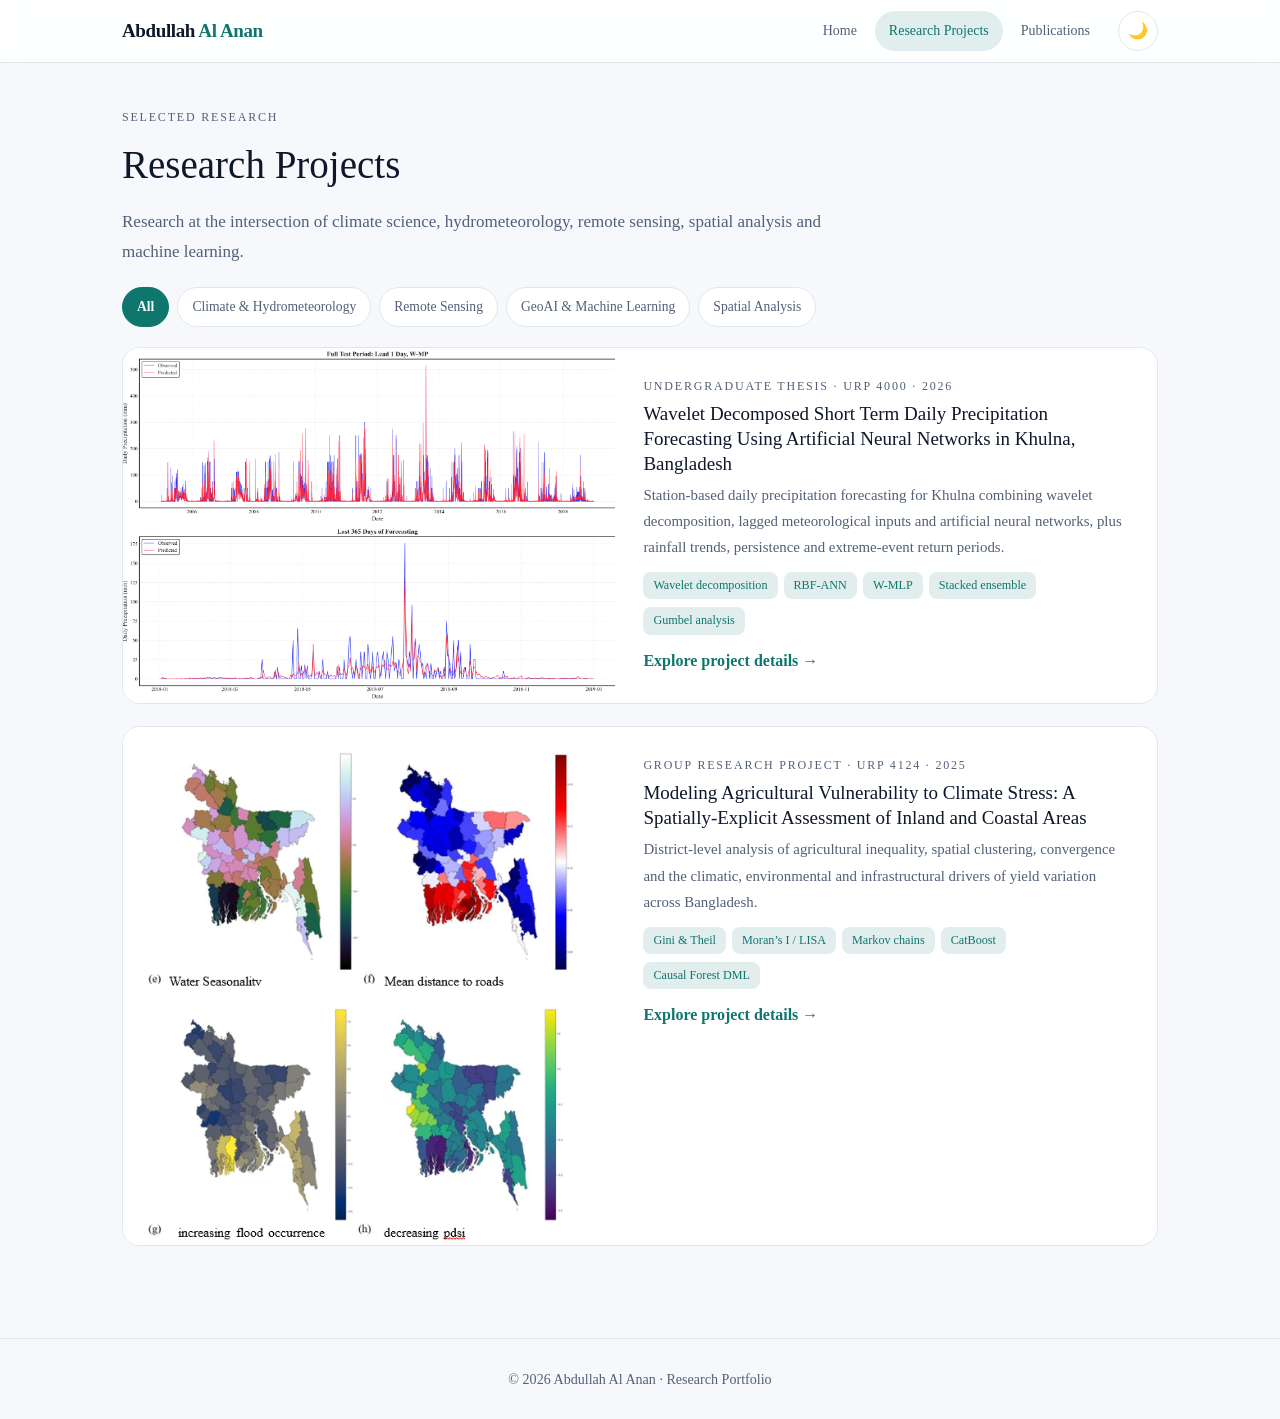
==== commit b3fd1a5c: "Update projects.html" ====
--- a/projects.html
+++ b/projects.html
@@ -15,7 +15,7 @@
 <div class="eyebrow">Selected research</div><h1>Research Projects</h1>
 <p class="lead">Research at the intersection of climate science, hydrometeorology, remote sensing, spatial analysis and machine learning.</p>
 <div class="chips" id="chips"><button class="chip on" data-f="all">All</button><button class="chip" data-f="climate">Climate &amp; Hydrometeorology</button><button class="chip" data-f="remote">Remote Sensing</button><button class="chip" data-f="geoai">GeoAI &amp; Machine Learning</button><button class="chip" data-f="spatial">Spatial Analysis</button></div>
-<a class="card proj reveal" href="projects/precipitation.html" data-cat="climate geoai"><div class="fig " data-label="Figure: timeseries_lead1_Ensemble.png"><img src="assets/timeseries_lead1_Ensemble.png" alt="Precipitation forecasting research in Khulna, Bangladesh" loading="lazy" onerror="this.parentNode.classList.add('ph')"></div>
+<a class="card proj reveal" href="projects/precipitation.html" data-cat="climate geoai"><div class="fig " data-label="Figure: timeseries_lead1_Ensemble.png"><img src="assets/timeseries_lead1_W-MP.png" alt="Precipitation forecasting research in Khulna, Bangladesh" loading="lazy" onerror="this.parentNode.classList.add('ph')"></div>
 <div class="body"><div class="eyebrow">Undergraduate thesis · URP 4000 · 2026</div><h3>Wavelet Decomposed Short Term Daily Precipitation Forecasting Using Artificial Neural Networks in Khulna, Bangladesh</h3><p>Station-based daily precipitation forecasting for Khulna combining wavelet decomposition, lagged meteorological inputs and artificial neural networks, plus rainfall trends, persistence and extreme-event return periods.</p>
 <div><span class="tag">Wavelet decomposition</span><span class="tag">RBF-ANN</span><span class="tag">W-MLP</span><span class="tag">Stacked ensemble</span><span class="tag">Gumbel analysis</span></div><span class="more">Explore project details →</span></div></a>
 <a class="card proj reveal" href="projects/agricultural-vulnerability.html" data-cat="spatial geoai"><div class="fig " data-label="Figure: Agri.PNG"><img src="assets/Agri.PNG" alt="Spatial assessment of agricultural vulnerability in Bangladesh" loading="lazy" onerror="this.parentNode.classList.add('ph')"></div>
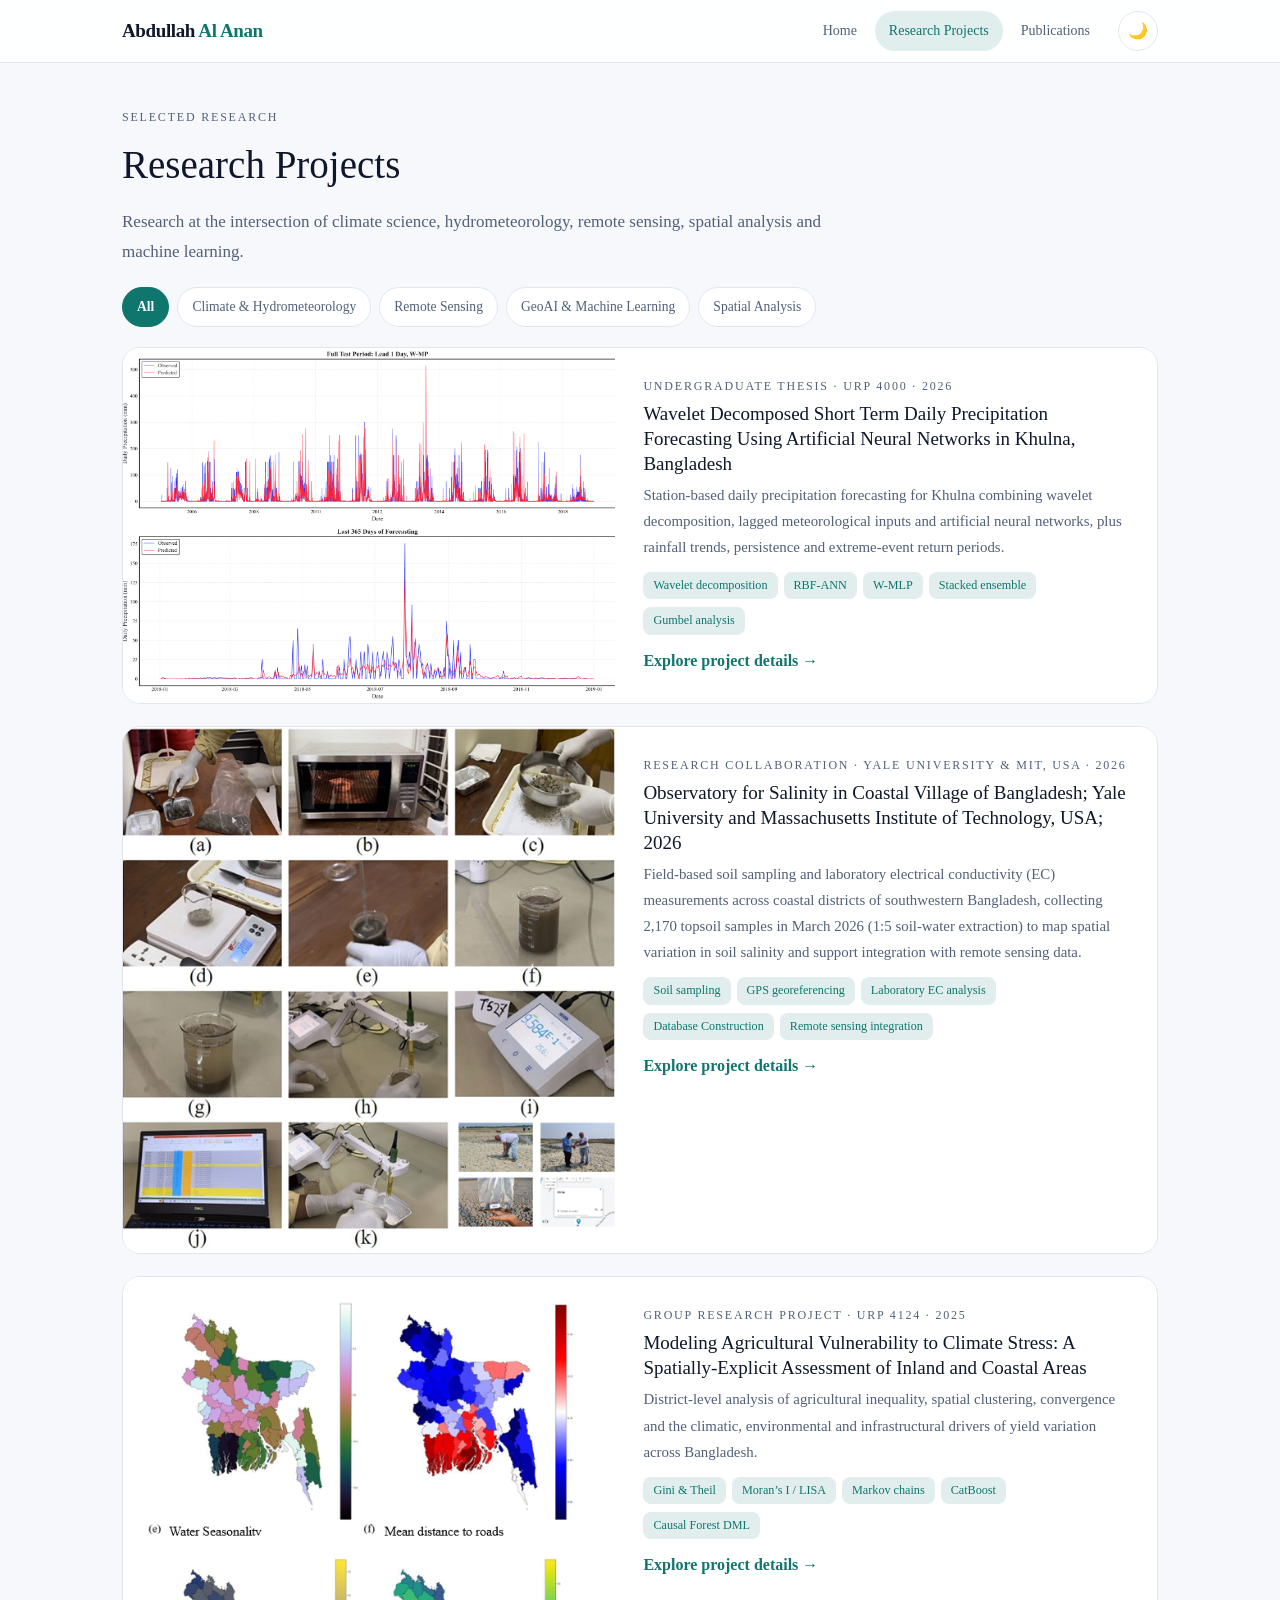
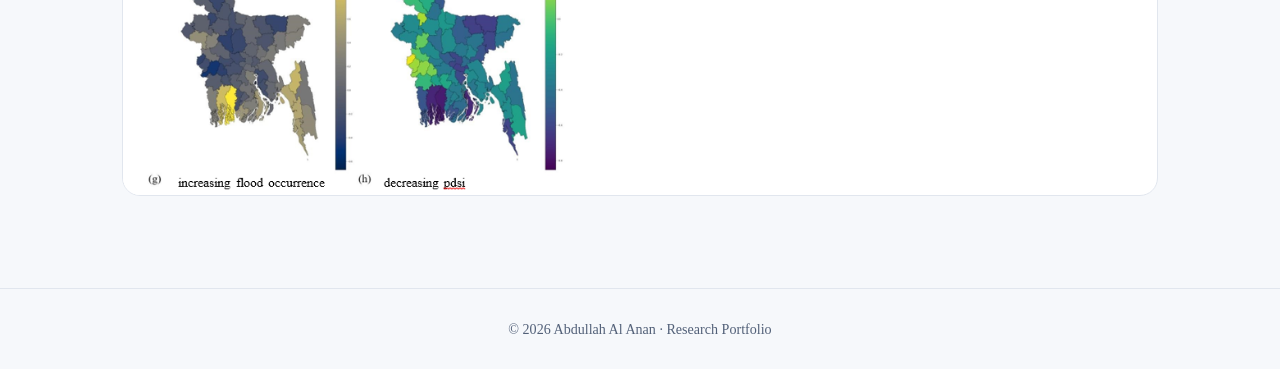
==== commit 38975240: "Update projects.html" ====
--- a/projects.html
+++ b/projects.html
@@ -15,12 +15,21 @@
 <div class="eyebrow">Selected research</div><h1>Research Projects</h1>
 <p class="lead">Research at the intersection of climate science, hydrometeorology, remote sensing, spatial analysis and machine learning.</p>
 <div class="chips" id="chips"><button class="chip on" data-f="all">All</button><button class="chip" data-f="climate">Climate &amp; Hydrometeorology</button><button class="chip" data-f="remote">Remote Sensing</button><button class="chip" data-f="geoai">GeoAI &amp; Machine Learning</button><button class="chip" data-f="spatial">Spatial Analysis</button></div>
+
 <a class="card proj reveal" href="projects/precipitation.html" data-cat="climate geoai"><div class="fig " data-label="Figure: timeseries_lead1_Ensemble.png"><img src="assets/timeseries_lead1_W-MP.png" alt="Precipitation forecasting research in Khulna, Bangladesh" loading="lazy" onerror="this.parentNode.classList.add('ph')"></div>
 <div class="body"><div class="eyebrow">Undergraduate thesis · URP 4000 · 2026</div><h3>Wavelet Decomposed Short Term Daily Precipitation Forecasting Using Artificial Neural Networks in Khulna, Bangladesh</h3><p>Station-based daily precipitation forecasting for Khulna combining wavelet decomposition, lagged meteorological inputs and artificial neural networks, plus rainfall trends, persistence and extreme-event return periods.</p>
 <div><span class="tag">Wavelet decomposition</span><span class="tag">RBF-ANN</span><span class="tag">W-MLP</span><span class="tag">Stacked ensemble</span><span class="tag">Gumbel analysis</span></div><span class="more">Explore project details →</span></div></a>
+
+<!-- NEW PROJECT: Salinity Observatory -->
+<a class="card proj reveal" href="projects/salinity-observatory.html" data-cat="remote spatial"><div class="fig " data-label="Figure: salinity-observatory.png"><img src="assets/Soil Salinity.PNG" alt="Soil salinity observatory in coastal Bangladesh" loading="lazy" onerror="this.parentNode.classList.add('ph')"></div>
+<div class="body"><div class="eyebrow">Research collaboration · Yale University &amp; MIT, USA · 2026</div><h3>Observatory for Salinity in Coastal Village of Bangladesh; Yale University and Massachusetts Institute of Technology, USA; 2026</h3><p>Field-based soil sampling and laboratory electrical conductivity (EC) measurements across coastal districts of southwestern Bangladesh, collecting 2,170 topsoil samples in March 2026 (1:5 soil-water extraction) to map spatial variation in soil salinity and support integration with remote sensing data.</p>
+<div><span class="tag">Soil sampling</span><span class="tag">GPS georeferencing</span><span class="tag">Laboratory EC analysis</span><span class="tag">Database Construction </span><span class="tag">Remote sensing integration</span></div><span class="more">Explore project details →</span></div></a>
+  
 <a class="card proj reveal" href="projects/agricultural-vulnerability.html" data-cat="spatial geoai"><div class="fig " data-label="Figure: Agri.PNG"><img src="assets/Agri.PNG" alt="Spatial assessment of agricultural vulnerability in Bangladesh" loading="lazy" onerror="this.parentNode.classList.add('ph')"></div>
 <div class="body"><div class="eyebrow">Group research project · URP 4124 · 2025</div><h3>Modeling Agricultural Vulnerability to Climate Stress: A Spatially-Explicit Assessment of Inland and Coastal Areas</h3><p>District-level analysis of agricultural inequality, spatial clustering, convergence and the climatic, environmental and infrastructural drivers of yield variation across Bangladesh.</p>
 <div><span class="tag">Gini &amp; Theil</span><span class="tag">Moran’s I / LISA</span><span class="tag">Markov chains</span><span class="tag">CatBoost</span><span class="tag">Causal Forest DML</span></div><span class="more">Explore project details →</span></div></a>
+
+
 <div class="card" id="empty" hidden>No projects listed in this category yet.</div>
 
 </div></main>
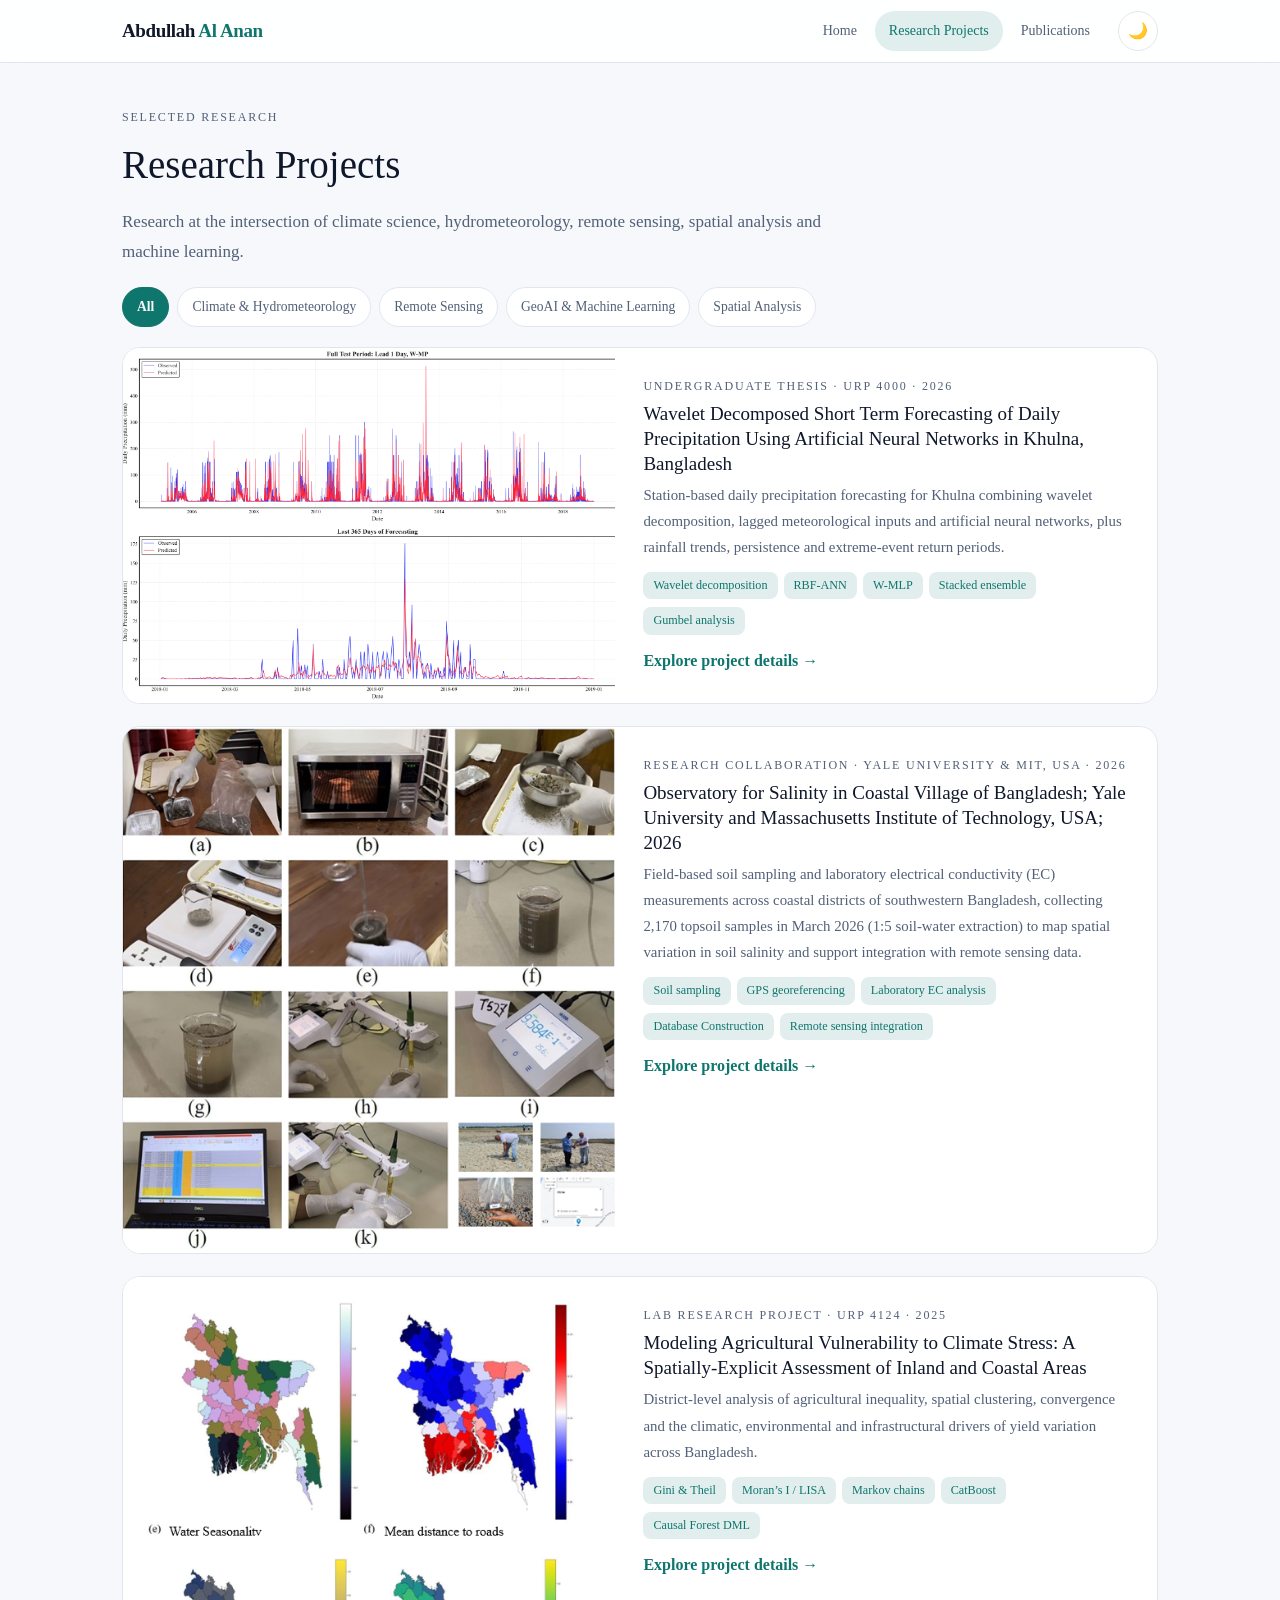
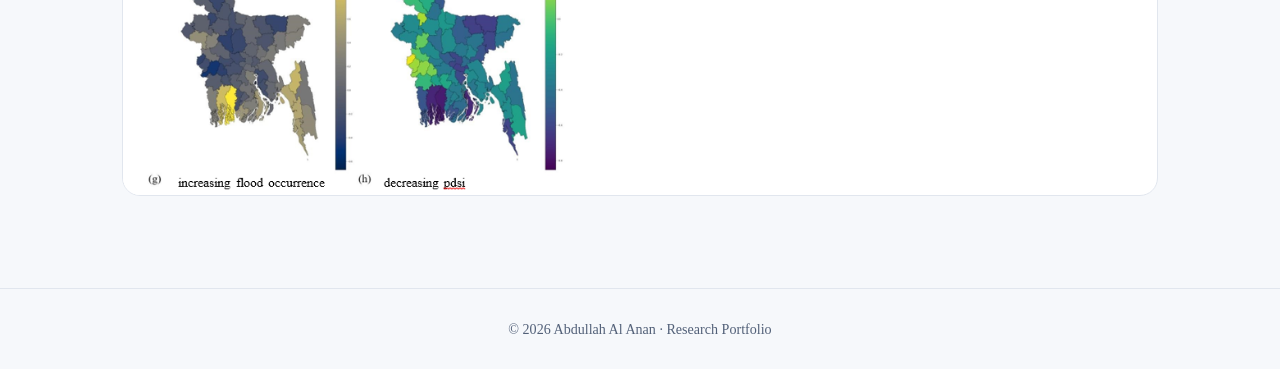
==== commit 5c8313fb: "Update project descriptions and add new projects" ====
--- a/projects.html
+++ b/projects.html
@@ -17,7 +17,7 @@
 <div class="chips" id="chips"><button class="chip on" data-f="all">All</button><button class="chip" data-f="climate">Climate &amp; Hydrometeorology</button><button class="chip" data-f="remote">Remote Sensing</button><button class="chip" data-f="geoai">GeoAI &amp; Machine Learning</button><button class="chip" data-f="spatial">Spatial Analysis</button></div>
 
 <a class="card proj reveal" href="projects/precipitation.html" data-cat="climate geoai"><div class="fig " data-label="Figure: timeseries_lead1_Ensemble.png"><img src="assets/timeseries_lead1_W-MP.png" alt="Precipitation forecasting research in Khulna, Bangladesh" loading="lazy" onerror="this.parentNode.classList.add('ph')"></div>
-<div class="body"><div class="eyebrow">Undergraduate thesis · URP 4000 · 2026</div><h3>Wavelet Decomposed Short Term Daily Precipitation Forecasting Using Artificial Neural Networks in Khulna, Bangladesh</h3><p>Station-based daily precipitation forecasting for Khulna combining wavelet decomposition, lagged meteorological inputs and artificial neural networks, plus rainfall trends, persistence and extreme-event return periods.</p>
+<div class="body"><div class="eyebrow">Undergraduate thesis · URP 4000 · 2026</div><h3>Wavelet Decomposed Short Term Forecasting of Daily Precipitation  Using Artificial Neural Networks in Khulna, Bangladesh</h3><p>Station-based daily precipitation forecasting for Khulna combining wavelet decomposition, lagged meteorological inputs and artificial neural networks, plus rainfall trends, persistence and extreme-event return periods.</p>
 <div><span class="tag">Wavelet decomposition</span><span class="tag">RBF-ANN</span><span class="tag">W-MLP</span><span class="tag">Stacked ensemble</span><span class="tag">Gumbel analysis</span></div><span class="more">Explore project details →</span></div></a>
 
 <!-- NEW PROJECT: Salinity Observatory -->
@@ -26,7 +26,7 @@
 <div><span class="tag">Soil sampling</span><span class="tag">GPS georeferencing</span><span class="tag">Laboratory EC analysis</span><span class="tag">Database Construction </span><span class="tag">Remote sensing integration</span></div><span class="more">Explore project details →</span></div></a>
   
 <a class="card proj reveal" href="projects/agricultural-vulnerability.html" data-cat="spatial geoai"><div class="fig " data-label="Figure: Agri.PNG"><img src="assets/Agri.PNG" alt="Spatial assessment of agricultural vulnerability in Bangladesh" loading="lazy" onerror="this.parentNode.classList.add('ph')"></div>
-<div class="body"><div class="eyebrow">Group research project · URP 4124 · 2025</div><h3>Modeling Agricultural Vulnerability to Climate Stress: A Spatially-Explicit Assessment of Inland and Coastal Areas</h3><p>District-level analysis of agricultural inequality, spatial clustering, convergence and the climatic, environmental and infrastructural drivers of yield variation across Bangladesh.</p>
+<div class="body"><div class="eyebrow">Lab research project · URP 4124 · 2025</div><h3>Modeling Agricultural Vulnerability to Climate Stress: A Spatially-Explicit Assessment of Inland and Coastal Areas</h3><p>District-level analysis of agricultural inequality, spatial clustering, convergence and the climatic, environmental and infrastructural drivers of yield variation across Bangladesh.</p>
 <div><span class="tag">Gini &amp; Theil</span><span class="tag">Moran’s I / LISA</span><span class="tag">Markov chains</span><span class="tag">CatBoost</span><span class="tag">Causal Forest DML</span></div><span class="more">Explore project details →</span></div></a>
 
 
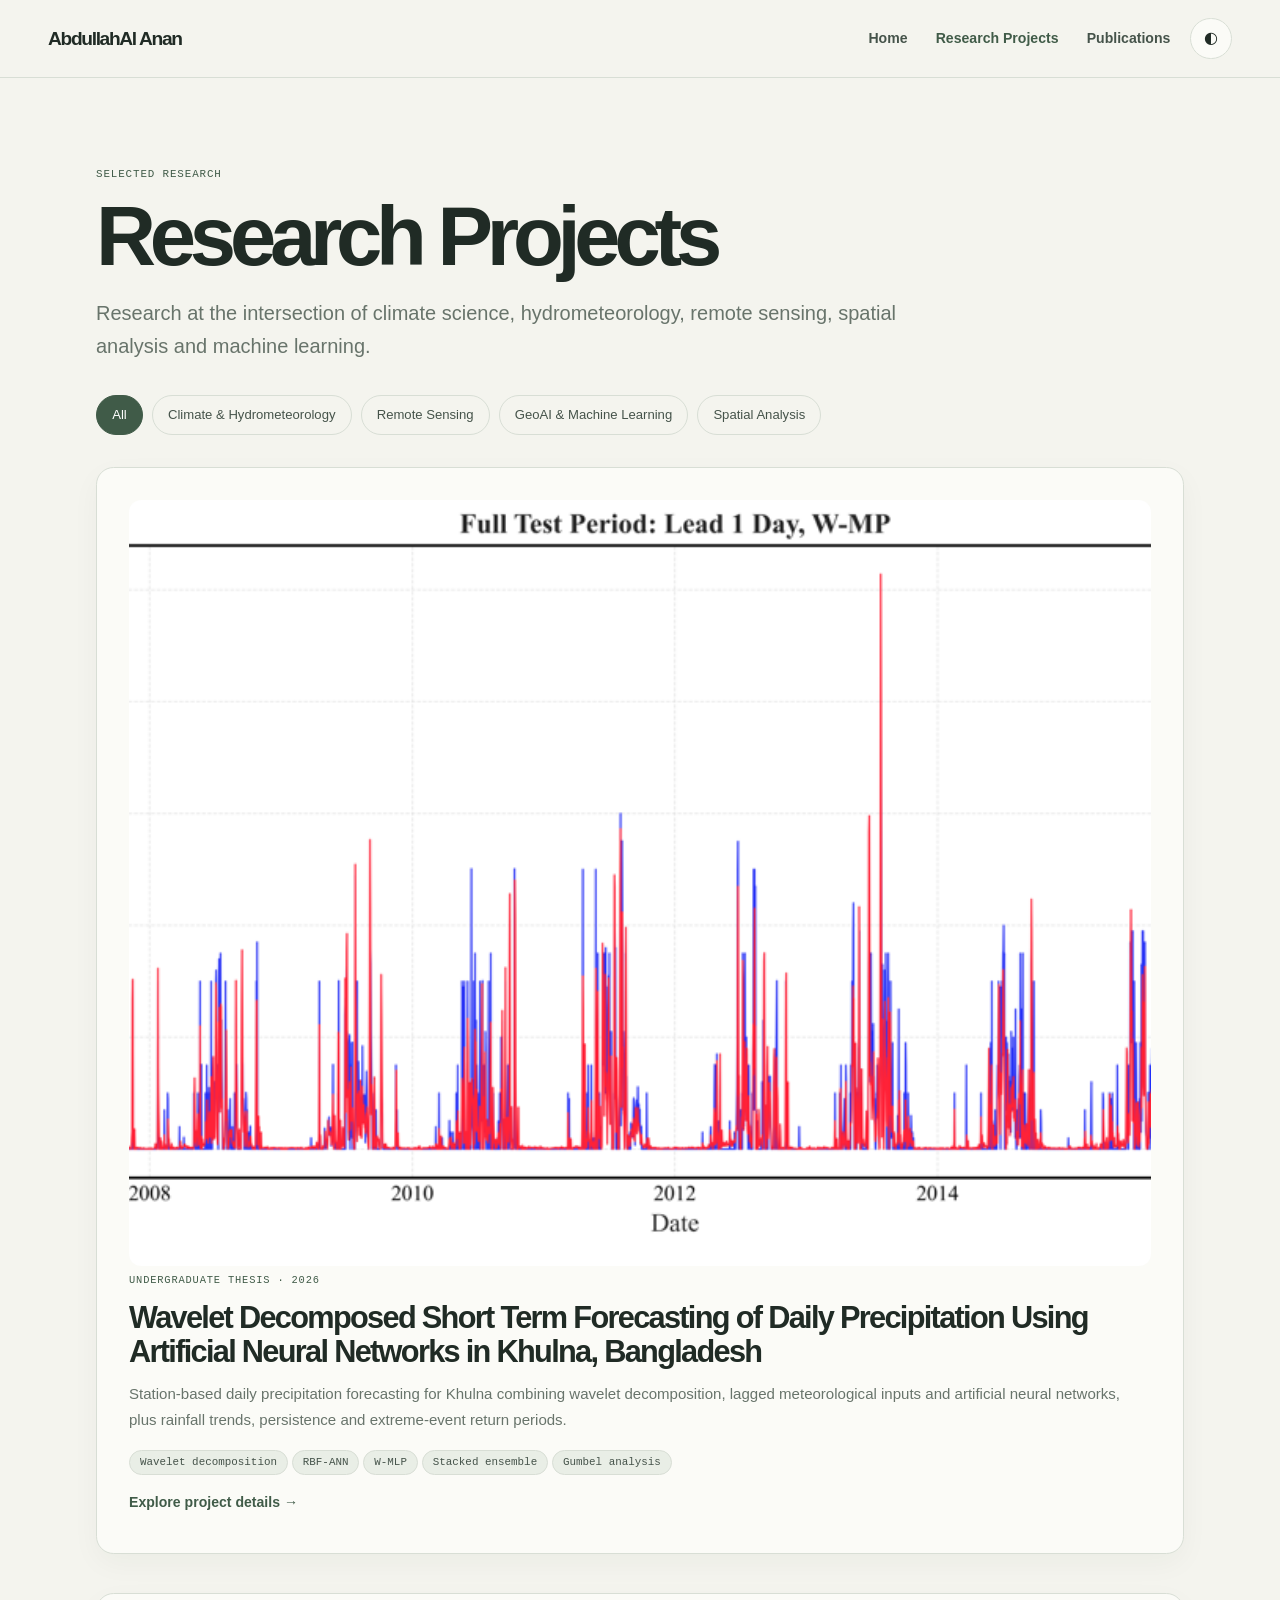
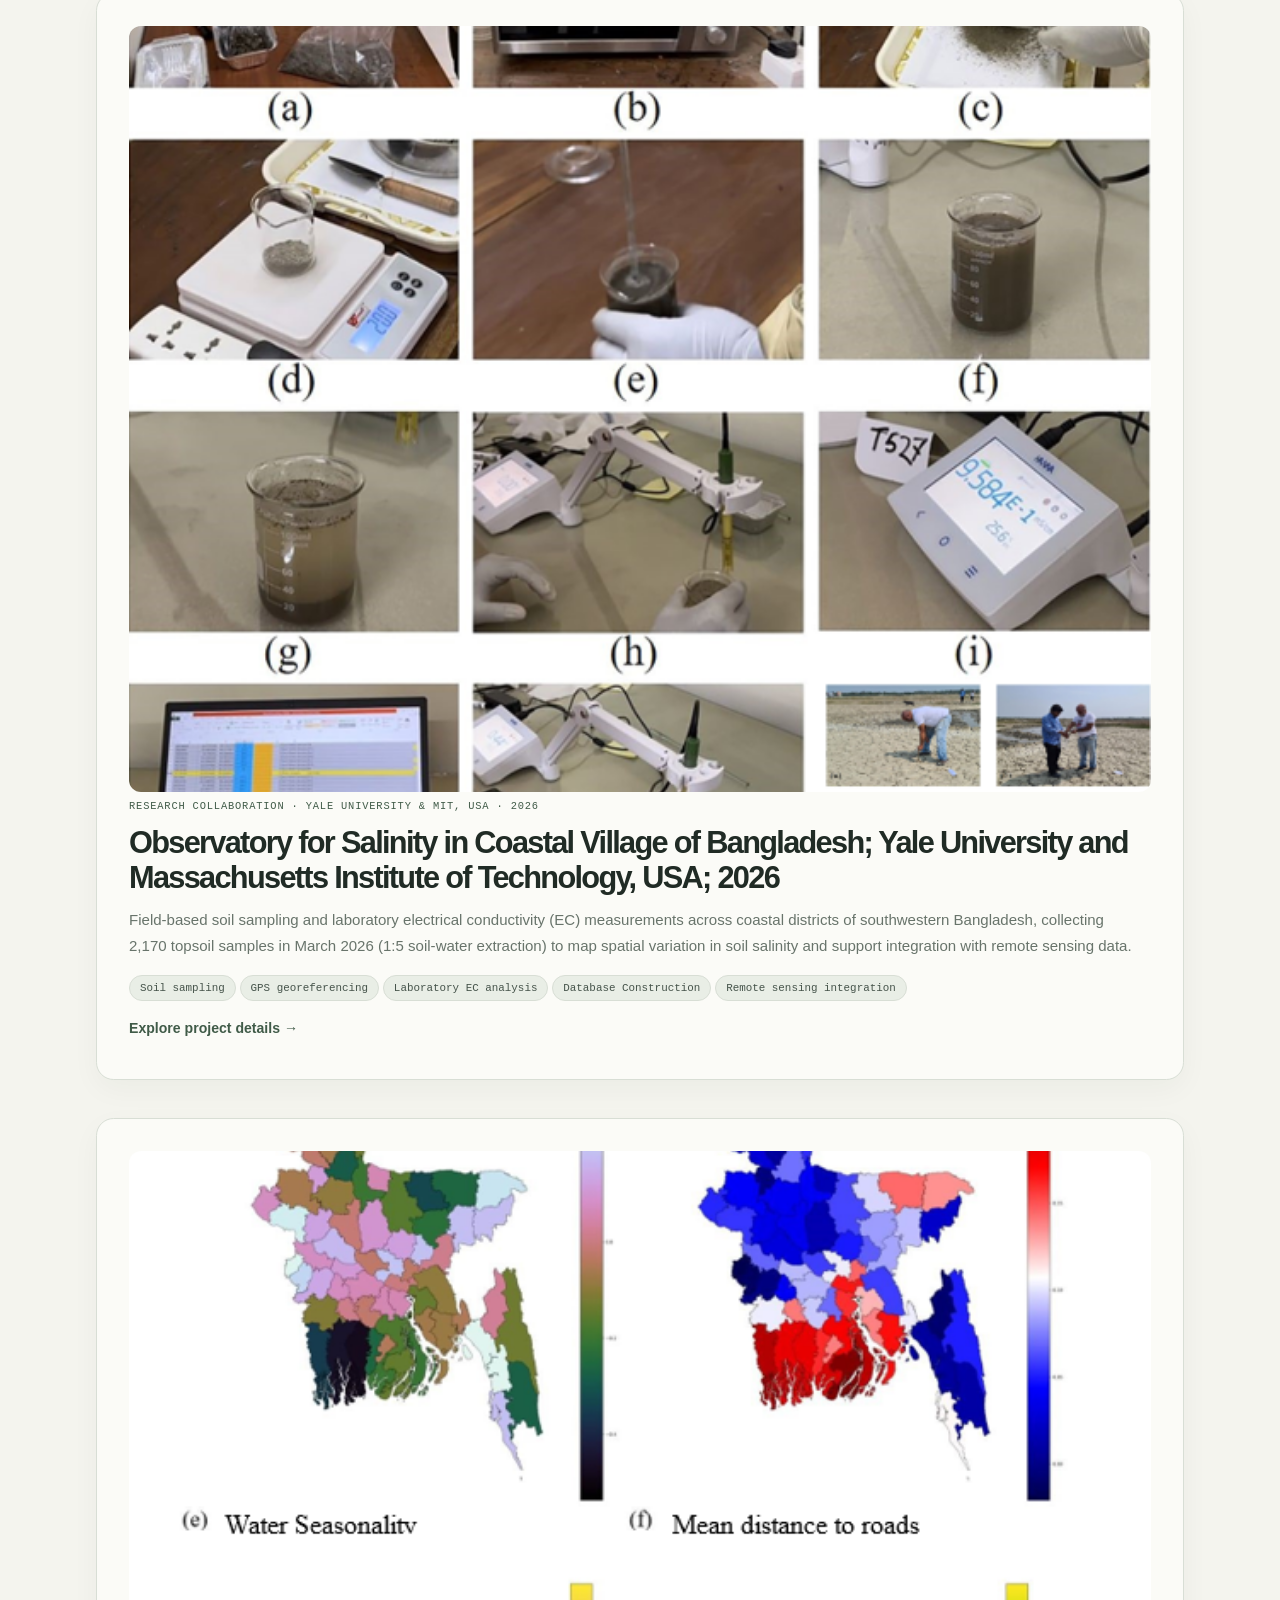
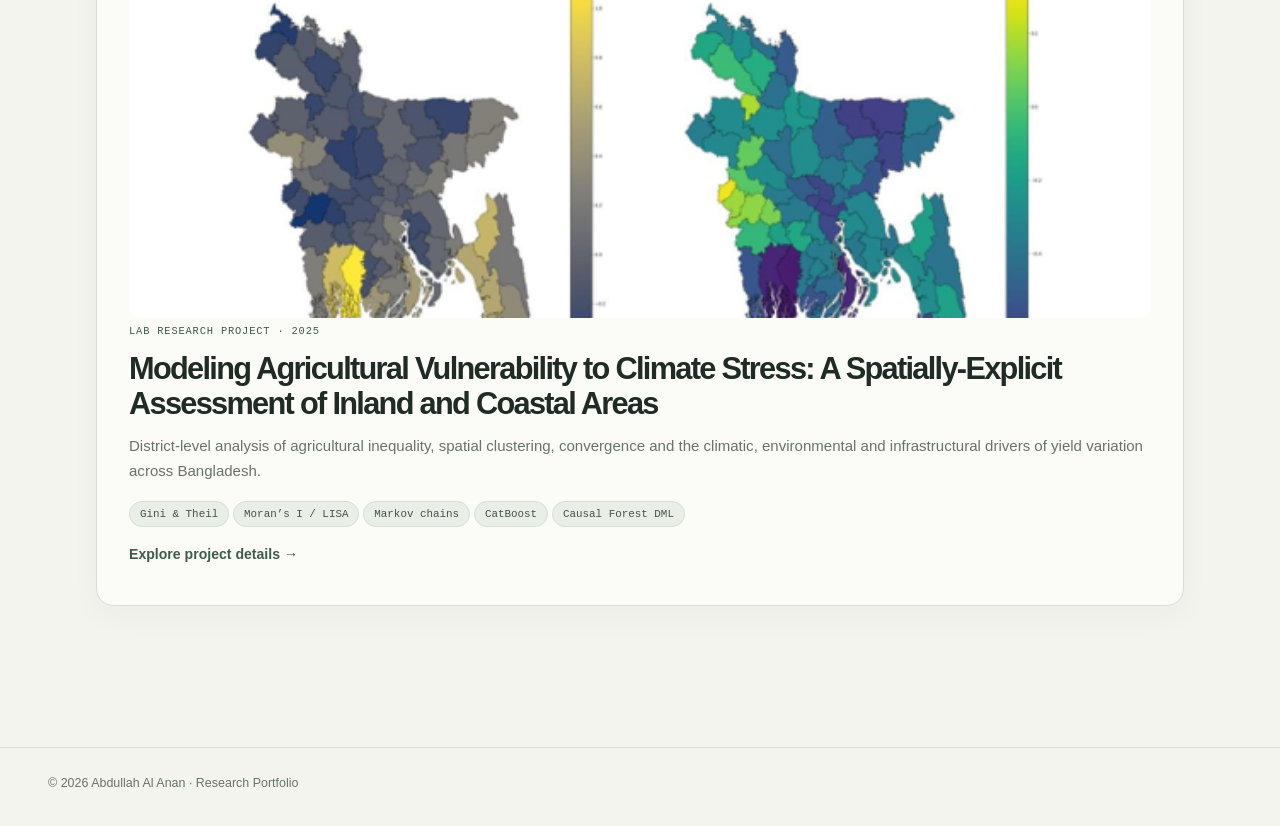
==== commit 2e015910: "Add Salinity Observatory project and update entries Added new project details for the Salinity Obser" ====
--- a/projects.html
+++ b/projects.html
@@ -16,8 +16,8 @@
 <p class="lead">Research at the intersection of climate science, hydrometeorology, remote sensing, spatial analysis and machine learning.</p>
 <div class="chips" id="chips"><button class="chip on" data-f="all">All</button><button class="chip" data-f="climate">Climate &amp; Hydrometeorology</button><button class="chip" data-f="remote">Remote Sensing</button><button class="chip" data-f="geoai">GeoAI &amp; Machine Learning</button><button class="chip" data-f="spatial">Spatial Analysis</button></div>
 
-<a class="card proj reveal" href="projects/precipitation.html" data-cat="climate geoai"><div class="fig " data-label="Figure: timeseries_lead1_Ensemble.png"><img src="assets/timeseries_lead1_W-MP.png" alt="Precipitation forecasting research in Khulna, Bangladesh" loading="lazy" onerror="this.parentNode.classList.add('ph')"></div>
-<div class="body"><div class="eyebrow">Undergraduate thesis · URP 4000 · 2026</div><h3>Wavelet Decomposed Short Term Forecasting of Daily Precipitation  Using Artificial Neural Networks in Khulna, Bangladesh</h3><p>Station-based daily precipitation forecasting for Khulna combining wavelet decomposition, lagged meteorological inputs and artificial neural networks, plus rainfall trends, persistence and extreme-event return periods.</p>
+<a class="card proj reveal" href="projects/precipitation.html" data-cat="climate geoai"><div class="fig " data-label="Figure: timeseries_lead1_Ensemble.png"><img src="assets/W_Precipitation_Forecast.PNG" alt="Precipitation forecasting research in Khulna, Bangladesh" loading="lazy" onerror="this.parentNode.classList.add('ph')"></div>
+<div class="body"><div class="eyebrow">Undergraduate thesis ·  2026</div><h3>Wavelet Decomposed Short Term Forecasting of Daily Precipitation  Using Artificial Neural Networks in Khulna, Bangladesh</h3><p>Station-based daily precipitation forecasting for Khulna combining wavelet decomposition, lagged meteorological inputs and artificial neural networks, plus rainfall trends, persistence and extreme-event return periods.</p>
 <div><span class="tag">Wavelet decomposition</span><span class="tag">RBF-ANN</span><span class="tag">W-MLP</span><span class="tag">Stacked ensemble</span><span class="tag">Gumbel analysis</span></div><span class="more">Explore project details →</span></div></a>
 
 <!-- NEW PROJECT: Salinity Observatory -->
@@ -26,7 +26,7 @@
 <div><span class="tag">Soil sampling</span><span class="tag">GPS georeferencing</span><span class="tag">Laboratory EC analysis</span><span class="tag">Database Construction </span><span class="tag">Remote sensing integration</span></div><span class="more">Explore project details →</span></div></a>
   
 <a class="card proj reveal" href="projects/agricultural-vulnerability.html" data-cat="spatial geoai"><div class="fig " data-label="Figure: Agri.PNG"><img src="assets/Agri.PNG" alt="Spatial assessment of agricultural vulnerability in Bangladesh" loading="lazy" onerror="this.parentNode.classList.add('ph')"></div>
-<div class="body"><div class="eyebrow">Lab research project · URP 4124 · 2025</div><h3>Modeling Agricultural Vulnerability to Climate Stress: A Spatially-Explicit Assessment of Inland and Coastal Areas</h3><p>District-level analysis of agricultural inequality, spatial clustering, convergence and the climatic, environmental and infrastructural drivers of yield variation across Bangladesh.</p>
+<div class="body"><div class="eyebrow">Lab research project · 2025</div><h3>Modeling Agricultural Vulnerability to Climate Stress: A Spatially-Explicit Assessment of Inland and Coastal Areas</h3><p>District-level analysis of agricultural inequality, spatial clustering, convergence and the climatic, environmental and infrastructural drivers of yield variation across Bangladesh.</p>
 <div><span class="tag">Gini &amp; Theil</span><span class="tag">Moran’s I / LISA</span><span class="tag">Markov chains</span><span class="tag">CatBoost</span><span class="tag">Causal Forest DML</span></div><span class="more">Explore project details →</span></div></a>
 
 
--- a/assets/style.css
+++ b/assets/style.css
@@ -1,108 +1,1142 @@
-:root{--bg:#f6f8fb;--surf:#fff;--text:#0f172a;--mut:#526078;--line:#e1e6ee;--ac:#0f766e;--ac2:#2563eb;--glow:rgba(15,118,110,.12);--sh:0 10px 30px rgba(15,23,42,.08);--neg:#b91c1c;box-sizing:border-box;padding-top:env(safe-area-inset-top,0px);padding-bottom:env(safe-area-inset-bottom,0px);color-scheme:light}
-@media (prefers-color-scheme:dark){:root:not([data-theme="light"]){--bg:#0a1017;--surf:#111a25;--text:#e7eef6;--mut:#92a1b6;--line:#223042;--ac:#2dd4bf;--ac2:#60a5fa;--glow:rgba(45,212,191,.14);--sh:0 10px 30px rgba(0,0,0,.45);--neg:#f87171;color-scheme:dark}}
-:root[data-theme="dark"]{--bg:#0a1017;--surf:#111a25;--text:#e7eef6;--mut:#92a1b6;--line:#223042;--ac:#2dd4bf;--ac2:#60a5fa;--glow:rgba(45,212,191,.14);--sh:0 10px 30px rgba(0,0,0,.45);--neg:#f87171;color-scheme:dark}
-html{scroll-padding-top:calc(env(safe-area-inset-top,0px) + 70px);scroll-behavior:smooth}
-*{box-sizing:border-box}
-body{margin:0;background:var(--bg);color:var(--text);font:16px/1.75 Georgia,"Times New Roman",serif;transition:background .3s,color .3s}
-body::before{content:"";position:fixed;inset:0 0 auto;height:env(safe-area-inset-top,0px);background:var(--surf);z-index:60}
-a{color:var(--ac2);text-decoration:none}
-.wrap{max-width:1080px;margin:0 auto;padding:0 22px}
-header{position:sticky;top:env(safe-area-inset-top,0px);z-index:50;background:color-mix(in srgb,var(--surf) 88%,transparent);backdrop-filter:blur(10px);border-bottom:1px solid var(--line)}
-.bar{display:flex;align-items:center;gap:14px;height:62px;position:relative}
-.brand{font-weight:800;letter-spacing:-.02em;color:var(--text)}.brand span{color:var(--ac)}
-nav{margin-left:auto;display:flex;gap:4px;align-items:center}
-nav a{color:var(--mut);padding:8px 14px;border-radius:999px;font-weight:600;font-size:.93rem;transition:.2s}
-nav a:hover{color:var(--text);background:var(--glow)}nav a.on{color:var(--ac);background:var(--glow)}
-button{font:inherit;cursor:pointer}
-.ib{width:40px;height:40px;border-radius:50%;border:1px solid var(--line);background:var(--surf);color:var(--text);display:grid;place-items:center;transition:.2s}
-.ib:hover{border-color:var(--ac);transform:rotate(15deg)}
-#burger{display:none}
-#prog{position:absolute;left:0;bottom:-1px;height:2px;width:0;background:linear-gradient(90deg,var(--ac),var(--ac2))}
-main{min-height:70vh;padding:44px 0 70px}
-.page{animation:in .5s ease both}
-@keyframes in{from{opacity:0;transform:translateY(14px)}to{opacity:1;transform:none}}
-.reveal{opacity:0;transform:translateY(18px);transition:opacity .6s,transform .6s}.reveal.v{opacity:1;transform:none}
-.eyebrow{font-size:.78rem;font-weight:700;letter-spacing:.14em;color:var(--ac);text-transform:uppercase}
-h1{font-size:clamp(2rem,5vw,3.3rem);line-height:1.1;letter-spacing:-.03em;margin:.3em 0}
-h1.sm{font-size:clamp(1.6rem,3.6vw,2.4rem)}
-h2{font-size:1.5rem;letter-spacing:-.02em;margin:1.6em 0 .5em}
-.lead{color:var(--mut);font-size:1.12rem;max-width:720px}
-.hero{display:grid;grid-template-columns:1.4fr 1fr;gap:48px;align-items:center;padding:30px 0}
-.grad{background:linear-gradient(90deg,var(--ac),var(--ac2));-webkit-background-clip:text;background-clip:text;color:transparent}
-.typed{color:var(--ac);font-weight:700;min-height:1.7em}
-.typed::after{content:"|";animation:bl 1s steps(1) infinite;margin-left:2px}@keyframes bl{50%{opacity:0}}
-.avatar{position:relative;width:100%;aspect-ratio:1;max-width:340px;margin:auto;border-radius:32px;overflow:hidden;box-shadow:var(--sh);background:linear-gradient(135deg,var(--ac),var(--ac2));display:grid;place-items:center;color:#fff;font-size:4rem;font-weight:800;transform:rotate(3deg);transition:.4s}
-.avatar:hover{transform:rotate(0)}.avatar img{position:absolute;inset:0;width:100%;height:100%;object-fit:cover}
-.btns{display:flex;flex-wrap:wrap;gap:10px;margin-top:22px}
-.btn{display:inline-flex;align-items:center;gap:8px;padding:10px 18px;border-radius:12px;border:1px solid var(--line);background:var(--surf);color:var(--text);font-weight:600;font-size:.92rem;transition:.2s}
-.btn:hover{border-color:var(--ac);transform:translateY(-2px);box-shadow:var(--sh)}
-.btn.p{background:var(--ac);border-color:var(--ac);color:var(--bg)}
-.grid{display:grid;grid-template-columns:repeat(auto-fit,minmax(200px,1fr));gap:16px}
-.card{background:var(--surf);border:1px solid var(--line);border-radius:18px;padding:22px;transition:.25s}
-.card:hover{transform:translateY(-4px);box-shadow:var(--sh);border-color:var(--ac)}
-.card .ic{font-size:1.6rem}.card h3{margin:.4em 0 .2em;font-size:1.05rem}.card p{margin:0;color:var(--mut);font-size:.93rem}
-.chips{display:flex;flex-wrap:wrap;gap:8px;margin:20px 0}
-.chip{padding:7px 14px;border-radius:999px;border:1px solid var(--line);background:var(--surf);color:var(--mut);font-size:.85rem;font-weight:600;transition:.2s}
-.chip:hover{border-color:var(--ac)}.chip.on{background:var(--ac);border-color:var(--ac);color:var(--bg)}
-.tag{display:inline-block;padding:3px 10px;border-radius:8px;background:var(--glow);color:var(--ac);font-size:.76rem;font-weight:700;margin:0 6px 6px 0}
-.proj{display:grid;grid-template-columns:1fr 1.1fr;overflow:hidden;padding:0;margin-bottom:22px;color:inherit}
-.proj[hidden]{display:none}
-.proj .body{padding:28px}.proj h3{font-size:1.25rem;line-height:1.3;margin:.3em 0}.proj p{color:var(--mut);font-size:.93rem;margin:0 0 10px}
-.fig{position:relative;background:var(--glow);min-height:240px;display:grid;place-items:center;overflow:hidden;cursor:zoom-in}
-.proj .fig{cursor:pointer}
-.fig img{width:100%;height:100%;object-fit:cover;transition:transform .5s;display:block}
-.proj:hover .fig img{transform:scale(1.05)}
-.fig.ph img{display:none}.fig.ph::after{content:attr(data-label);color:var(--mut);font-size:.8rem;text-align:center;padding:20px;border:2px dashed var(--line);border-radius:12px;margin:20px}
-.fig.wide{border-radius:18px;border:1px solid var(--line);min-height:280px;margin:22px 0}.fig.wide img{object-fit:contain;background:#fff}
-.more{color:var(--ac);font-weight:700;display:inline-block;margin-top:6px;transition:.2s}.proj:hover .more{transform:translateX(6px)}
-.stats{display:grid;grid-template-columns:repeat(auto-fit,minmax(170px,1fr));gap:14px;margin:24px 0}
-.stat{background:var(--surf);border:1px solid var(--line);border-radius:16px;padding:18px}
-.stat b{display:block;font-size:1.5rem;letter-spacing:-.02em;color:var(--ac)}.stat span{color:var(--mut);font-size:.84rem}
-.meta{display:grid;grid-template-columns:repeat(auto-fit,minmax(190px,1fr));gap:12px;margin:22px 0}
-.meta div{border-left:3px solid var(--ac);padding:4px 12px}.meta small{display:block;color:var(--mut);font-size:.75rem;text-transform:uppercase;letter-spacing:.08em}.meta b{font-size:.95rem}
-.back{display:inline-block;margin-bottom:14px;color:var(--mut);font-weight:600}.back:hover{color:var(--ac)}
-.tabs{display:flex;gap:6px;border-bottom:1px solid var(--line);margin:30px 0 22px;overflow-x:auto}
-.tab{background:none;border:0;padding:12px 16px;color:var(--mut);font-weight:700;border-bottom:3px solid transparent;white-space:nowrap}
-.tab.on{color:var(--ac);border-color:var(--ac)}
-.panel{display:none;animation:in .4s both}.panel.on{display:block}.panel li{margin:.5em 0}
-.rb{margin:16px 0}.rb .l{display:flex;justify-content:space-between;font-size:.88rem;font-weight:600;margin-bottom:6px}.rb .l span{color:var(--ac)}
-.trk{height:12px;border-radius:99px;background:var(--glow);position:relative;overflow:hidden}
-.fill{position:absolute;top:0;bottom:0;border-radius:99px;background:linear-gradient(90deg,var(--ac),var(--ac2));transform-origin:left;transform:scaleX(0);transition:transform 1s cubic-bezier(.2,.8,.2,1)}
-.panel.on .fill{transform:scaleX(1)}
-.dv{position:relative}.dv::before{content:"";position:absolute;left:50%;top:0;bottom:0;width:1px;background:var(--mut);z-index:1}
-.dv .fill.n{background:var(--neg);transform-origin:right}
-.note{font-size:.84rem;color:var(--mut);border-left:3px solid var(--line);padding-left:12px;margin-top:30px}
-.pub{display:grid;gap:18px}
-.pn{display:flex;justify-content:space-between;gap:12px;margin-top:40px;flex-wrap:wrap}
-footer{border-top:1px solid var(--line);padding:28px 0;color:var(--mut);font-size:.88rem;text-align:center}
-#lb{position:fixed;inset:0;background:rgba(0,0,0,.85);display:none;place-items:center;z-index:100;padding:24px;cursor:zoom-out}
-#lb.on{display:grid}#lb img{max-width:100%;max-height:90vh;border-radius:12px;background:#fff}
-@media(max-width:760px){.hero,.proj{grid-template-columns:1fr}.avatar{max-width:220px;order:-1}#burger{display:grid;margin-left:auto}
-nav{display:none;position:absolute;top:62px;left:-22px;right:-22px;background:var(--surf);flex-direction:column;align-items:stretch;padding:10px 22px 16px;border-bottom:1px solid var(--line);margin:0}
-nav.open{display:flex}}
-@media(prefers-reduced-motion:reduce){*{animation:none!important;transition:none!important}.reveal{opacity:1;transform:none}}
-.icons{display:flex;gap:12px;margin-top:24px}
-.ico{width:46px;height:46px;border-radius:50%;border:1px solid var(--line);background:var(--surf);color:var(--text);display:grid;place-items:center;transition:.25s}
-.ico svg{width:21px;height:21px;fill:currentColor}
-.ico:hover{color:var(--bg);background:var(--ac);border-color:var(--ac);transform:translateY(-3px);box-shadow:var(--sh)}
-
-/* ---- original typography (Georgia serif) ---- */
-button,input{font-family:inherit}
-.brand{font-size:19px;font-weight:bold}
-nav a{font-size:14px;font-weight:normal}
-.eyebrow{font-size:12px;letter-spacing:1.8px;font-weight:normal;color:var(--mut)}
-h1{font-size:39px;line-height:1.3;font-weight:normal;letter-spacing:0}
-h1.sm{font-size:clamp(26px,3.6vw,34px)}
-h2{font-size:24px;line-height:1.35;font-weight:normal;letter-spacing:0}
-h3,.card h3,.proj h3{font-weight:normal;letter-spacing:0;font-size:19px}
-.subtitle{color:var(--mut);font-size:17px;margin:0 0 20px}
-.lead{font-size:17px}
-.btn,.chip,.tab,.tag{font-weight:normal}.btn.p,.tab.on,.chip.on{font-weight:bold}
-.stat b{font-weight:normal}
-/* original contact icons */
-.profile-links{display:flex;align-items:center;justify-content:flex-start;gap:14px;margin:20px 0}
-.profile-link{display:inline-flex;align-items:center;justify-content:center;width:34px;height:34px;color:var(--text);text-decoration:none;transition:opacity .2s ease,transform .2s ease}
-.profile-link svg{display:block;width:100%;height:100%}
-.profile-link:hover{opacity:.65;transform:translateY(-2px)}
-@media(max-width:480px){.profile-links{gap:12px}.profile-link{width:30px;height:30px}}
-@media(max-width:560px){h1{font-size:32px}.subtitle{font-size:16px}}
+:root {
+  --bg: #f4f4ee;
+  --surface: #fbfbf7;
+  --surface-soft: #e9eee6;
+  --ink: #202b25;
+  --ink-soft: #45534a;
+  --muted: #68746b;
+  --line: #d8ded5;
+  --accent: #72866c;
+  --accent-dark: #405b48;
+  --accent-warm: #c27b5d;
+  --sans: "General Sans", "Inter", "Arial", sans-serif;
+  --mono: "Space Mono", "Courier New", monospace;
+  color-scheme: light;
+}
+
+*,
+*::before,
+*::after { box-sizing: border-box; }
+
+html { scroll-behavior: smooth; scroll-padding-top: 6rem; }
+body {
+  margin: 0;
+  background: var(--bg);
+  color: var(--ink);
+  font: 400 1rem/1.65 var(--sans);
+  -webkit-font-smoothing: antialiased;
+  text-rendering: optimizeLegibility;
+}
+a { color: inherit; }
+:focus-visible { outline: 3px solid var(--accent-warm); outline-offset: 4px; border-radius: 3px; }
+.skip {
+  position: absolute; left: 1rem; top: -4rem; z-index: 30;
+  padding: .7rem 1rem; background: var(--ink); color: var(--bg);
+}
+.skip:focus { top: .75rem; }
+.wrap { width: min(100% - 3rem, 74rem); margin-inline: auto; }
+
+/* Header */
+.site-header {
+  position: sticky; top: 0; z-index: 20;
+  background: rgb(244 244 238 / 88%);
+  border-bottom: 1px solid rgb(216 222 213 / 85%);
+  backdrop-filter: blur(14px);
+}
+.nav-wrap { min-height: 5rem; display: flex; align-items: center; justify-content: space-between; gap: 1.5rem; }
+.brand {
+  display: inline-flex; align-items: center; min-height: 44px;
+  color: var(--ink); text-decoration: none; font-size: 1.25rem;
+  font-weight: 700; letter-spacing: -.07em;
+}
+.brand-dot, .title-period { color: var(--accent); }
+nav ul { display: flex; align-items: center; gap: clamp(1rem, 3vw, 2.25rem); list-style: none; margin: 0; padding: 0; }
+nav a {
+  display: inline-flex; align-items: center; min-height: 44px;
+  color: var(--ink-soft); text-decoration: none; font-size: .9rem; font-weight: 500;
+  position: relative; transition: color .2s ease;
+}
+nav a::after {
+  content: ""; position: absolute; left: 0; right: 100%; bottom: 7px;
+  height: 1px; background: var(--accent-dark); transition: right .25s ease;
+}
+nav a:hover, nav a[aria-current="page"] { color: var(--ink); }
+nav a:hover::after, nav a[aria-current="page"]::after { right: 0; }
+
+/* First screen */
+.hero { position: relative; isolation: isolate; overflow: hidden; }
+.hero-wrap { position: relative; z-index: 1; padding-top: clamp(3.5rem, 8vh, 6.5rem); padding-bottom: 3.75rem; }
+.hero-grid { display: grid; grid-template-columns: minmax(0, 1.2fr) minmax(15rem, .8fr); gap: clamp(2rem, 6vw, 6rem); align-items: center; }
+.hero-text { padding-block: 1rem; }
+.eyebrow {
+  display: flex; align-items: center; gap: .7rem; margin: 0;
+  color: var(--accent-dark); font: 400 .68rem/1.4 var(--mono);
+  letter-spacing: .08em; text-transform: uppercase;
+}
+.eyebrow-line { width: 1.8rem; height: 1px; background: var(--accent); display: inline-block; }
+h1, h2, h3, p { margin-top: 0; }
+.hero h1 {
+  max-width: 10ch; margin: 1.2rem 0 1.1rem;
+  font-size: clamp(3.8rem, 8.3vw, 7.3rem); line-height: .91;
+  font-weight: 600; letter-spacing: -.085em;
+}
+.lede { max-width: 35rem; margin: 1.4rem 0 0; color: var(--muted); font-size: clamp(1.05rem, 1.7vw, 1.28rem); line-height: 1.6; }
+.actions { display: flex; flex-wrap: wrap; align-items: center; gap: 1.1rem 1.8rem; margin-top: 2rem; }
+.btn {
+  display: inline-flex; align-items: center; justify-content: center; gap: 1.35rem;
+  min-height: 3.15rem; padding: 0 1.3rem; border: 1px solid var(--accent-dark);
+  text-decoration: none; font-size: .9rem; font-weight: 600; transition: transform .2s ease, background .2s ease;
+}
+.btn-primary { background: var(--accent-dark); color: #f8f8f1; }
+.btn-primary:hover { transform: translateY(-2px); background: #304b39; }
+.btn span, .text-link span { font-size: 1.1em; }
+.text-link { display: inline-flex; align-items: center; gap: .65rem; color: var(--ink); text-decoration: none; font-size: .9rem; font-weight: 600; }
+.text-link:hover { color: var(--accent-dark); }
+.text-link span { transition: transform .2s ease; }
+ .text-link:hover span { transform: translate(2px, -2px); }
+
+/* Minimal icon-only contact links */
+.contact-icons { display: flex; align-items: center; min-width: 0; }
+.contact-icons ul.icons { display: flex; align-items: center; gap: .85rem; list-style: none; margin: 0; padding: 0; }
+.contact-icons ul.icons a {
+  display: inline-flex; align-items: center; justify-content: center;
+  width: auto; min-height: 0; padding: .2rem;
+  border: 0; border-radius: 0; background: transparent;
+  color: var(--accent-dark); text-decoration: none;
+  transition: color .2s ease, transform .2s ease;
+}
+.contact-icons ul.icons a:hover { background: transparent; color: var(--ink); transform: translateY(-3px); }
+.contact-icons ul.icons a:focus-visible { outline: 2px solid var(--accent-dark); outline-offset: 4px; border-radius: 3px; }
+.contact-icons ul.icons svg {
+  display: block; width: 1.55rem; height: 1.55rem;
+  stroke: currentColor; fill: none; stroke-width: 1.7;
+  stroke-linecap: round; stroke-linejoin: round;
+}
+.footer-icons ul.icons { gap: .9rem; }
+.footer-icons ul.icons svg { width: 1.45rem; height: 1.45rem; }
+
+/* Circular portrait */
+.portrait { margin: 0; width: min(100%, 23rem); justify-self: end; text-align: center; }
+.portrait-inner {
+  position: relative; width: 100%; aspect-ratio: 1; overflow: hidden;
+  border: 1px solid #d2dbd0; border-radius: 50%;
+  background: radial-gradient(circle at 36% 28%, #f9faf4 0, #e7ede4 62%, #dce5d9 100%);
+  box-shadow: 0 1.4rem 3.5rem rgb(52 76 57 / 9%);
+}
+.portrait-inner::before {
+  content: ""; position: absolute; inset: 1rem; z-index: 1;
+  border: 1px solid rgb(114 134 108 / 25%); border-radius: 50%; pointer-events: none;
+}
+.portrait-fallback {
+  position: absolute; inset: 0; display: grid; place-items: center;
+  color: var(--accent); font-size: clamp(4rem, 8vw, 6rem); font-weight: 500; letter-spacing: -.1em;
+}
+.portrait img { position: absolute; inset: 0; width: 100%; height: 100%; object-fit: cover; object-position: center 28%; border-radius: 50%; }
+.portrait figcaption { display: inline-flex; align-items: center; gap: .55rem; margin-top: 1.1rem; color: var(--muted); font: 400 .65rem/1.4 var(--mono); letter-spacing: .04em; text-transform: uppercase; }
+.status-dot { width: .42rem; height: .42rem; border-radius: 50%; background: var(--accent); }
+.hero-orbit { position: absolute; z-index: -1; border: 1px solid rgb(114 134 108 / 13%); border-radius: 50%; pointer-events: none; }
+.orbit-one { width: 35rem; height: 35rem; top: -19rem; right: -12rem; }
+.orbit-two { width: 49rem; height: 49rem; top: -26rem; right: -19rem; }
+
+/* Research interests live on the first screen */
+.interest-strip { margin-top: clamp(3rem, 6.5vh, 5.2rem); padding-top: 1.5rem; border-top: 1px solid var(--line); }
+.interest-heading { display: flex; justify-content: space-between; align-items: center; gap: 1rem; margin-bottom: 1.15rem; }
+.interest-index, .interest-number { color: #8a9589; font: 400 .65rem/1.4 var(--mono); letter-spacing: .05em; }
+.interest-grid { display: grid; grid-template-columns: repeat(4, minmax(0, 1fr)); gap: 1rem 1.7rem; }
+.interest-item { min-width: 0; padding-right: .8rem; }
+.interest-number { display: block; margin-bottom: .5rem; color: var(--accent); }
+.interest-item h2 { margin: 0 0 .25rem; font-size: clamp(.98rem, 1.35vw, 1.15rem); font-weight: 600; letter-spacing: -.04em; }
+.interest-item p { margin: 0; max-width: 17rem; color: var(--muted); font-size: .8rem; line-height: 1.55; }
+
+/* Featured work */
+.block { padding: 5.5rem 0 6rem; border-top: 1px solid var(--line); }
+.featured { background: var(--surface); }
+.section-heading { display: flex; justify-content: space-between; align-items: end; gap: 2rem; margin-bottom: 2rem; }
+.section-heading h2 { margin: .65rem 0 0; font-size: clamp(2.5rem, 5.2vw, 4.4rem); line-height: .98; font-weight: 600; letter-spacing: -.075em; }
+.section-heading > .text-link { margin-bottom: .5rem; }
+.project-card {
+  display: grid; grid-template-columns: 3.5rem minmax(0, 1fr) auto; gap: 1.25rem;
+  align-items: start; padding: 1.8rem 0; border-top: 1px solid var(--line);
+  text-decoration: none; transition: padding .2s ease;
+}
+.project-card:last-child { border-bottom: 1px solid var(--line); }
+.project-card:hover { padding-left: .5rem; padding-right: .5rem; }
+.project-count { padding-top: .25rem; color: #8a9589; font: 400 .7rem/1.5 var(--mono); }
+.meta { margin: 0 0 .55rem; color: var(--accent-dark); font: 400 .67rem/1.5 var(--mono); letter-spacing: .04em; text-transform: uppercase; }
+.project-content h3 { margin: 0; font-size: clamp(1.55rem, 3vw, 2.5rem); line-height: 1.1; font-weight: 500; letter-spacing: -.06em; transition: color .2s ease; }
+.project-card:hover h3 { color: var(--accent-dark); }
+.sum { max-width: 42rem; margin: .55rem 0 0; color: var(--muted); font-size: .95rem; }
+.project-arrow { padding-top: .15rem; color: var(--accent); font-size: 1.35rem; transition: transform .2s ease; }
+.project-card:hover .project-arrow { transform: translate(3px, -3px); }
+
+/* Footer */
+.site-footer { padding: 1.8rem 0; background: var(--bg); }
+.footer-wrap { display: flex; align-items: center; justify-content: space-between; gap: 1.2rem; }
+.footer-brand { text-decoration: none; font-size: .95rem; font-weight: 600; letter-spacing: -.04em; }
+.site-footer small, .back-top { color: var(--muted); font-size: .75rem; }
+.back-top { text-decoration: none; }
+.back-top:hover { color: var(--ink); }
+
+@media (min-width: 1100px) and (min-height: 760px) {
+  .hero-wrap { padding-top: 4.5rem; padding-bottom: 3.3rem; }
+  .interest-strip { margin-top: 4rem; }
+}
+@media (max-width: 760px) {
+  .wrap { width: min(100% - 2.25rem, 42rem); }
+  .nav-wrap { min-height: 4.4rem; }
+  nav ul { gap: 1rem; }
+  nav a { font-size: .82rem; }
+  .hero-wrap { padding-top: 3rem; padding-bottom: 3rem; }
+  .hero-grid { grid-template-columns: minmax(0, 1fr) minmax(9rem, .62fr); gap: 1.25rem; }
+  .hero h1 { font-size: clamp(3.1rem, 10vw, 5.4rem); }
+  .lede { font-size: .98rem; }
+  .actions { gap: .85rem 1.2rem; }
+  .contact-icons { flex-basis: 100%; }
+  .btn { min-height: 2.9rem; padding-inline: 1rem; font-size: .82rem; }
+  .text-link { font-size: .82rem; }
+  .portrait { width: min(100%, 17rem); }
+  .interest-strip { margin-top: 3rem; }
+  .interest-grid { grid-template-columns: repeat(2, minmax(0, 1fr)); row-gap: 1.35rem; }
+  .block { padding: 4rem 0 4.5rem; }
+}
+@media (max-width: 520px) {
+  .wrap { width: min(100% - 2rem, 34rem); }
+  .hero-wrap { padding-top: 2.5rem; }
+  .hero-grid { grid-template-columns: 1fr; }
+  .hero-text { order: 1; }
+  .portrait { order: 0; width: min(58%, 13rem); justify-self: start; margin-bottom: .6rem; }
+  .portrait figcaption { margin-top: .65rem; font-size: .58rem; }
+  .hero h1 { max-width: none; font-size: clamp(3.4rem, 17vw, 5.5rem); }
+  .lede { max-width: 31rem; }
+  .interest-strip { margin-top: 2.8rem; }
+  .interest-item h2 { font-size: 1rem; }
+  .interest-item p { font-size: .76rem; }
+  .section-heading { align-items: start; flex-direction: column; gap: 1rem; }
+  .section-heading h2 { font-size: 2.8rem; }
+  .project-card { grid-template-columns: 2rem minmax(0, 1fr) auto; gap: .7rem; }
+  .project-content h3 { font-size: 1.5rem; }
+  .sum { font-size: .87rem; }
+  .footer-wrap { flex-wrap: wrap; }
+  .site-footer small { order: 3; width: 100%; }
+}
+@media (prefers-reduced-motion: reduce) {
+  *, *::before, *::after { scroll-behavior: auto !important; transition-duration: .01ms !important; animation-duration: .01ms !important; animation-iteration-count: 1 !important; }
+}
+
+/* ==========================================================
+   Shared page styles
+   These rules support the research, publication and project
+   detail pages as well as the redesigned homepage above.
+   ========================================================== */
+
+/* Shared header emitted by site.js on inner pages */
+body > header:not(.site-header):not(.site) {
+  position: sticky;
+  top: 0;
+  z-index: 30;
+  background: color-mix(in srgb, var(--bg) 90%, transparent);
+  border-bottom: 1px solid var(--line);
+  backdrop-filter: blur(14px);
+}
+
+body > header .bar {
+  display: flex;
+  align-items: center;
+  justify-content: space-between;
+  gap: 1.25rem;
+  min-height: 4.8rem;
+}
+
+body > header .brand {
+  flex: 0 0 auto;
+  font-size: 1.2rem;
+}
+
+body > header #nav {
+  display: flex;
+  align-items: center;
+  gap: clamp(.9rem, 2.2vw, 1.8rem);
+  margin-left: auto;
+}
+
+body > header #nav a {
+  min-height: 44px;
+  color: var(--ink-soft);
+  text-decoration: none;
+  font-size: .88rem;
+  font-weight: 550;
+}
+
+body > header #nav a.on,
+body > header #nav a:hover {
+  color: var(--accent-dark);
+}
+
+body > header .ib {
+  display: inline-grid;
+  place-items: center;
+  width: 2.6rem;
+  height: 2.6rem;
+  padding: 0;
+  border: 1px solid var(--line);
+  border-radius: 50%;
+  background: var(--surface);
+  color: var(--ink);
+  font: inherit;
+  cursor: pointer;
+}
+
+body > header #burger { display: none; }
+
+#prog {
+  position: absolute;
+  left: 0;
+  bottom: -1px;
+  width: 0;
+  height: 2px;
+  background: var(--accent);
+  pointer-events: none;
+}
+
+/* Main content frame */
+main > .wrap.page,
+.wrap.page {
+  width: min(100% - 3rem, 68rem);
+  margin-inline: auto;
+  padding-top: clamp(3.2rem, 7vw, 5.8rem);
+  padding-bottom: clamp(4rem, 8vw, 6.5rem);
+}
+
+.page > .eyebrow:first-child,
+.page > .back + .eyebrow {
+  margin-bottom: .85rem;
+}
+
+.page h1 {
+  max-width: 19ch;
+  margin: 0 0 1.15rem;
+  color: var(--ink);
+  font-size: clamp(2.7rem, 6.5vw, 5.3rem);
+  line-height: .99;
+  font-weight: 600;
+  letter-spacing: -.075em;
+  text-wrap: balance;
+}
+
+.page h1.sm {
+  max-width: 22ch;
+  font-size: clamp(2.35rem, 5.2vw, 4.35rem);
+  line-height: 1.04;
+}
+
+.page > h2,
+.page .panel h2,
+.sal-section h2 {
+  margin: 2.6rem 0 .9rem;
+  color: var(--ink);
+  font-size: clamp(1.45rem, 2.5vw, 2rem);
+  line-height: 1.15;
+  font-weight: 600;
+  letter-spacing: -.045em;
+}
+
+.page .lead {
+  max-width: 51rem;
+  margin: 0 0 2rem;
+  color: var(--muted);
+  font-size: clamp(1.05rem, 1.7vw, 1.25rem);
+  line-height: 1.65;
+}
+
+.page > p:not(.lead):not(.note),
+.page .panel p,
+.sal-section p {
+  max-width: 68ch;
+  color: var(--ink-soft);
+  line-height: 1.8;
+}
+
+.page a { text-underline-offset: .2em; }
+.page .back,
+.page .back-link {
+  display: inline-flex;
+  align-items: center;
+  min-height: 2.5rem;
+  margin: 0 0 1.7rem;
+  color: var(--accent-dark);
+  text-decoration: none;
+  font-size: .9rem;
+  font-weight: 600;
+}
+.page .back:hover,
+.page .back-link:hover,
+.page .more:hover { color: var(--accent-warm); }
+
+/* Project list filters */
+.chips {
+  display: flex;
+  flex-wrap: wrap;
+  gap: .55rem;
+  margin: 1.8rem 0 2rem;
+}
+
+.chip {
+  min-height: 2.5rem;
+  padding: .48rem .95rem;
+  border: 1px solid var(--line);
+  border-radius: 999px;
+  background: transparent;
+  color: var(--ink-soft);
+  font: 500 .82rem/1.3 var(--sans);
+  cursor: pointer;
+  transition: color .2s ease, background .2s ease, border-color .2s ease;
+}
+
+.chip:hover,
+.chip.on {
+  border-color: var(--accent-dark);
+  background: var(--accent-dark);
+  color: #fff;
+}
+
+[hidden] { display: none !important; }
+
+/* General cards and project cards */
+.card {
+  border: 1px solid var(--line);
+  border-radius: 1rem;
+  background: var(--surface);
+  color: var(--ink);
+  box-shadow: 0 .5rem 1.6rem rgb(32 43 37 / 4%);
+}
+
+.card.reveal {
+  transition: border-color .2s ease, box-shadow .2s ease, transform .2s ease;
+}
+
+.card.reveal:hover {
+  border-color: color-mix(in srgb, var(--accent) 55%, var(--line));
+  box-shadow: 0 .8rem 2rem rgb(32 43 37 / 7%);
+  transform: translateY(-2px);
+}
+
+.card.proj {
+  display: grid;
+  grid-template-columns: minmax(13rem, .78fr) minmax(0, 1.22fr);
+  gap: clamp(1.2rem, 3vw, 2.25rem);
+  margin: 1rem 0;
+  padding: clamp(.85rem, 2vw, 1.2rem);
+  text-decoration: none;
+}
+
+.card.proj .body { min-width: 0; padding: .35rem .4rem .35rem 0; }
+.card.proj .eyebrow { margin: .2rem 0 .65rem; }
+.card.proj h3 {
+  margin: 0 0 .65rem;
+  color: var(--ink);
+  font-size: clamp(1.35rem, 2.4vw, 2rem);
+  line-height: 1.13;
+  font-weight: 600;
+  letter-spacing: -.055em;
+}
+.card.proj p {
+  margin: 0 0 .9rem;
+  color: var(--muted);
+  font-size: .94rem;
+  line-height: 1.7;
+}
+
+.fig {
+  position: relative;
+  min-width: 0;
+  overflow: hidden;
+  border-radius: .75rem;
+  background: var(--surface-soft);
+}
+
+.card.proj .fig {
+  min-height: 14rem;
+  aspect-ratio: 4 / 3;
+}
+
+.fig img {
+  display: block;
+  width: 100%;
+  height: 100%;
+  min-height: inherit;
+  object-fit: cover;
+}
+
+.fig.ph {
+  display: grid;
+  place-items: center;
+  min-height: 13rem;
+  border: 1px dashed var(--line);
+}
+
+.fig.ph::before {
+  content: attr(data-label);
+  max-width: 80%;
+  color: var(--muted);
+  font: 400 .7rem/1.5 var(--mono);
+  text-align: center;
+}
+
+.fig.wide {
+  width: 100%;
+  max-height: 34rem;
+  aspect-ratio: 16 / 8.5;
+  margin: 1.8rem 0;
+  cursor: zoom-in;
+}
+
+.fig.wide img { object-fit: contain; background: var(--surface-soft); }
+.fig.wide.ph { cursor: default; }
+
+.tag {
+  display: inline-flex;
+  align-items: center;
+  margin: .18rem .25rem .18rem 0;
+  padding: .28rem .62rem;
+  border: 1px solid var(--line);
+  border-radius: 999px;
+  background: var(--surface-soft);
+  color: var(--ink-soft);
+  font: 400 .68rem/1.35 var(--mono);
+}
+
+.more {
+  display: inline-flex;
+  margin-top: .85rem;
+  color: var(--accent-dark);
+  text-decoration: none;
+  font-size: .88rem;
+  font-weight: 650;
+}
+
+/* Metadata and metric cards */
+.page > .meta {
+  display: grid;
+  grid-template-columns: repeat(4, minmax(0, 1fr));
+  gap: .8rem;
+  margin: 1.6rem 0 1.8rem;
+}
+
+.page > .meta > div,
+.sal-meta .card,
+.sal-stats .card {
+  min-width: 0;
+  padding: 1rem 1.1rem;
+  border: 1px solid var(--line);
+  border-radius: .8rem;
+  background: var(--surface);
+}
+
+.page > .meta small {
+  display: block;
+  margin-bottom: .4rem;
+  color: var(--muted);
+  font: 400 .65rem/1.4 var(--mono);
+  letter-spacing: .04em;
+  text-transform: uppercase;
+}
+
+.page > .meta b {
+  display: block;
+  color: var(--ink);
+  font-size: .9rem;
+  line-height: 1.45;
+  font-weight: 600;
+}
+
+.stats {
+  display: grid;
+  grid-template-columns: repeat(3, minmax(0, 1fr));
+  gap: .8rem;
+  margin: 1.6rem 0 2rem;
+}
+
+.stat {
+  min-width: 0;
+  padding: 1.1rem 1.2rem;
+  border: 1px solid var(--line);
+  border-radius: .8rem;
+  background: var(--surface);
+}
+
+.stat b {
+  display: block;
+  color: var(--accent-dark);
+  font-size: clamp(1.2rem, 2.4vw, 1.8rem);
+  line-height: 1.2;
+  font-weight: 650;
+  letter-spacing: -.04em;
+}
+
+.stat span {
+  display: block;
+  margin-top: .35rem;
+  color: var(--muted);
+  font-size: .78rem;
+  line-height: 1.5;
+}
+
+/* Project detail tabs */
+.tabs {
+  display: flex;
+  flex-wrap: wrap;
+  gap: .4rem;
+  margin: 2rem 0 1.25rem;
+  padding-bottom: .65rem;
+  border-bottom: 1px solid var(--line);
+}
+
+.tab {
+  min-height: 2.6rem;
+  padding: .55rem .95rem;
+  border: 1px solid transparent;
+  border-radius: .55rem;
+  background: transparent;
+  color: var(--muted);
+  font: 500 .84rem/1.35 var(--sans);
+  cursor: pointer;
+}
+
+.tab:hover { color: var(--ink); background: var(--surface-soft); }
+.tab.on { border-color: var(--line); background: var(--surface); color: var(--accent-dark); font-weight: 650; }
+
+.panel { display: none; padding: .4rem 0 1rem; }
+.panel.on { display: block; }
+.panel ul,
+.sal-section ul {
+  max-width: 72ch;
+  padding-left: 1.25rem;
+  color: var(--ink-soft);
+}
+.panel li,
+.sal-section li { margin: .5rem 0; line-height: 1.7; }
+.panel b { color: var(--ink); }
+
+/* Result bars */
+.rb { max-width: 48rem; margin: 1.2rem 0; }
+.rb .l {
+  display: flex;
+  justify-content: space-between;
+  align-items: baseline;
+  gap: 1rem;
+  margin-bottom: .45rem;
+  color: var(--ink-soft);
+  font-size: .86rem;
+}
+.rb .l span { color: var(--ink); font-weight: 650; white-space: nowrap; }
+.trk {
+  position: relative;
+  height: .55rem;
+  overflow: hidden;
+  border-radius: 999px;
+  background: var(--surface-soft);
+}
+.trk .fill {
+  position: absolute;
+  top: 0;
+  bottom: 0;
+  min-width: 2px;
+  border-radius: inherit;
+  background: var(--accent);
+}
+.trk.dv::after {
+  content: "";
+  position: absolute;
+  left: 50%;
+  top: 0;
+  bottom: 0;
+  width: 1px;
+  background: var(--muted);
+  opacity: .55;
+}
+.trk .fill.n { background: var(--accent-warm); }
+
+.note {
+  margin: 1.5rem 0;
+  padding: .9rem 1.1rem;
+  border-left: 3px solid var(--accent);
+  background: var(--surface-soft);
+  color: var(--muted);
+  font-size: .82rem;
+  line-height: 1.65;
+}
+
+.pn {
+  display: flex;
+  justify-content: space-between;
+  flex-wrap: wrap;
+  gap: .8rem;
+  margin-top: 2.5rem;
+  padding-top: 1.3rem;
+  border-top: 1px solid var(--line);
+}
+
+.pn .btn {
+  min-height: 2.8rem;
+  padding: .65rem 1rem;
+  border: 1px solid var(--line);
+  border-radius: 999px;
+  background: transparent;
+  color: var(--ink-soft);
+  font-size: .82rem;
+  text-decoration: none;
+}
+.pn .btn:hover { border-color: var(--accent-dark); color: var(--accent-dark); background: var(--surface); }
+
+/* Salinity page components */
+.sal-meta,
+.sal-stats {
+  display: grid;
+  grid-template-columns: repeat(auto-fit, minmax(12rem, 1fr));
+  gap: .8rem;
+  margin: 1.4rem 0;
+}
+.sal-meta .k {
+  display: block;
+  margin-bottom: .35rem;
+  color: var(--muted);
+  font: 400 .65rem/1.4 var(--mono);
+  letter-spacing: .04em;
+  text-transform: uppercase;
+}
+.sal-stats .num {
+  display: block;
+  color: var(--accent-dark);
+  font-size: 1.7rem;
+  line-height: 1.15;
+  font-weight: 700;
+}
+.sal-stats .lbl { display: block; margin-top: .3rem; color: var(--muted); font-size: .82rem; }
+.sal-section { margin-top: 2.2rem; }
+.sal-section h2 { margin-top: 0; }
+.sal-fig { margin: 2rem 0; }
+.sal-fig img { display: block; width: 100%; max-width: 100%; height: auto; border-radius: .8rem; }
+.sal-fig figcaption { margin-top: .5rem; color: var(--muted); font-size: .82rem; }
+
+/* Footer emitted by site.js */
+body > footer:not(.site-footer) {
+  padding: 1.6rem 0 2rem;
+  border-top: 1px solid var(--line);
+  color: var(--muted);
+  font-size: .78rem;
+}
+
+/* Lightbox */
+#lb {
+  position: fixed;
+  inset: 0;
+  z-index: 100;
+  display: none;
+  place-items: center;
+  padding: 2rem;
+  background: rgb(18 27 22 / 88%);
+  cursor: zoom-out;
+}
+#lb.on { display: grid; }
+#lb img {
+  display: block;
+  max-width: min(96vw, 80rem);
+  max-height: 90vh;
+  width: auto;
+  height: auto;
+  object-fit: contain;
+  border-radius: .5rem;
+}
+
+/* Responsive inner pages */
+@media (max-width: 760px) {
+  main > .wrap.page,
+  .wrap.page { width: min(100% - 2.25rem, 48rem); }
+  .card.proj { grid-template-columns: minmax(0, 1fr); }
+  .card.proj .fig { min-height: 12rem; max-height: 19rem; }
+  .page > .meta { grid-template-columns: repeat(2, minmax(0, 1fr)); }
+  .stats { grid-template-columns: repeat(2, minmax(0, 1fr)); }
+  body > header .bar { min-height: 4.3rem; flex-wrap: wrap; }
+  body > header #burger { display: inline-grid; order: 3; }
+  body > header #theme { order: 4; }
+  body > header #nav {
+    display: none;
+    order: 5;
+    flex: 0 0 100%;
+    align-items: stretch;
+    gap: .2rem;
+    padding: 0 0 .85rem;
+  }
+  body > header #nav.open { display: flex; flex-direction: column; }
+  body > header #nav a { min-height: 2.5rem; }
+}
+
+@media (max-width: 480px) {
+  main > .wrap.page,
+  .wrap.page { width: min(100% - 2rem, 34rem); padding-top: 2.8rem; }
+  .page h1 { font-size: clamp(2.45rem, 12vw, 3.6rem); }
+  .page h1.sm { font-size: clamp(2.2rem, 10vw, 3.25rem); }
+  .page > .meta { gap: .55rem; }
+  .page > .meta > div,
+  .stat { padding: .85rem; }
+  .stats { gap: .55rem; }
+  .tabs { gap: .25rem; }
+  .tab { padding-inline: .65rem; font-size: .76rem; }
+  .pn { flex-direction: column; }
+  .pn .btn { justify-content: center; }
+  body > header .wrap { width: min(100% - 2rem, 34rem); }
+}
+
+/* Optional dark theme used by the shared theme toggle */
+:root[data-theme="dark"] {
+  --bg: #17231d;
+  --surface: #202e26;
+  --surface-soft: #29392f;
+  --ink: #edf1e9;
+  --ink-soft: #d0d9ce;
+  --muted: #aab8aa;
+  --line: #3b4d40;
+  --accent: #a5bd99;
+  --accent-dark: #9bb78f;
+  --accent-warm: #d49a78;
+  color-scheme: dark;
+}
+
+:root[data-theme="dark"] .chip:hover,
+:root[data-theme="dark"] .chip.on { color: #17231d; }
+:root[data-theme="dark"] .btn-primary { color: #17231d; }
+:root[data-theme="dark"] .card { box-shadow: 0 .5rem 1.6rem rgb(0 0 0 / 12%); }
+:root[data-theme="dark"] body > header:not(.site-header):not(.site) { background: color-mix(in srgb, var(--bg) 90%, transparent); }
+
+/* Publications page refinements — append to the end of assets/style.css */
+.page > h2 {
+  margin-top: clamp(2.1rem, 4vw, 2.8rem);
+  margin-bottom: 1rem;
+  font-size: clamp(1.55rem, 2.6vw, 2.05rem);
+  letter-spacing: -.05em;
+}
+
+.page > .card.reveal,
+.page > a.card.reveal {
+  display: block;
+  padding: clamp(1.25rem, 2.5vw, 2rem) !important;
+  margin: 1rem 0 2.4rem;
+  border: 1px solid var(--line);
+  border-radius: 1.1rem;
+  background: var(--surface);
+  color: var(--ink);
+  text-decoration: none;
+  box-shadow: 0 .6rem 1.8rem rgb(32 43 37 / 4%);
+  transition: border-color .2s ease, box-shadow .2s ease, transform .2s ease;
+}
+
+.page > a.card.reveal:hover {
+  border-color: color-mix(in srgb, var(--accent) 60%, var(--line));
+  box-shadow: 0 .9rem 2.2rem rgb(32 43 37 / 8%);
+  transform: translateY(-2px);
+}
+
+.page > .card.reveal > h3,
+.page > a.card.reveal > h3 {
+  max-width: 62ch;
+  margin: .85rem 0 .75rem !important;
+  color: var(--ink);
+  font-size: clamp(1.15rem, 1.8vw, 1.4rem) !important;
+  line-height: 1.35;
+  font-weight: 650;
+  letter-spacing: -.035em;
+  text-wrap: pretty;
+}
+
+.page > .card.reveal > p,
+.page > a.card.reveal > p {
+  max-width: 76ch;
+  margin: 0 0 1rem;
+  color: var(--ink-soft);
+  font-size: .94rem;
+  line-height: 1.75;
+}
+
+.page > a.card.reveal > p:last-child {
+  margin-top: 1rem !important;
+  margin-bottom: 0;
+}
+
+.page > .card.reveal .stats {
+  grid-template-columns: repeat(3, minmax(0, 1fr));
+  align-items: stretch;
+  gap: .75rem;
+  margin: 1.4rem 0 1.25rem;
+}
+
+.page > .card.reveal .stat {
+  display: flex;
+  flex-direction: column;
+  justify-content: center;
+  min-height: 6.2rem;
+  padding: 1rem 1.1rem;
+  border-radius: .75rem;
+  background: var(--bg);
+}
+
+.page > .card.reveal .stat b {
+  font-size: clamp(1.05rem, 1.8vw, 1.45rem);
+  line-height: 1.22;
+  overflow-wrap: anywhere;
+}
+
+.page > .card.reveal .stat span {
+  margin-top: .4rem;
+  font-size: .76rem;
+}
+
+.page > .card.reveal .tag {
+  margin-bottom: .15rem;
+  background: var(--surface-soft);
+}
+
+.page > .card.reveal .note {
+  margin: 1.2rem 0 0 !important;
+  border-radius: 0 .5rem .5rem 0;
+}
+
+.page > a.card.reveal .eyebrow {
+  margin: 0 0 .75rem;
+  color: var(--accent-dark);
+  font-size: .65rem;
+  line-height: 1.6;
+}
+
+.page > a.card.reveal h3 + p {
+  margin-top: .7rem;
+}
+
+.page > a.card.reveal b {
+  color: var(--accent-dark);
+}
+
+@media (max-width: 760px) {
+  .page > .card.reveal .stats {
+    grid-template-columns: repeat(2, minmax(0, 1fr));
+  }
+}
+
+@media (max-width: 520px) {
+  .page > .card.reveal,
+  .page > a.card.reveal {
+    padding: 1.1rem !important;
+    border-radius: .85rem;
+  }
+
+  .page > .card.reveal .stats {
+    grid-template-columns: minmax(0, 1fr);
+    gap: .55rem;
+  }
+
+  .page > .card.reveal .stat {
+    min-height: auto;
+    padding: .85rem .95rem;
+  }
+}
+
+/* ==========================================================
+   Publications page — dedicated editorial layout
+   ========================================================== */
+.publications-page .publication-section {
+  margin-top: clamp(2.2rem, 4vw, 3.3rem);
+}
+
+.publications-page .publication-section-heading {
+  display: flex;
+  justify-content: space-between;
+  align-items: baseline;
+  gap: 1rem;
+  margin-bottom: 1rem;
+}
+
+.publications-page .publication-section-heading h2 {
+  margin: 0;
+  color: var(--ink);
+  font-size: clamp(1.55rem, 2.8vw, 2.1rem);
+  line-height: 1.15;
+  font-weight: 600;
+  letter-spacing: -.05em;
+}
+
+.publications-page .publication-count {
+  flex: 0 0 auto;
+  color: var(--muted);
+  font: 400 .62rem/1.5 var(--mono);
+  letter-spacing: .06em;
+}
+
+.publications-page .publication-card {
+  display: block;
+  padding: clamp(1.2rem, 2.6vw, 2rem);
+  margin: 0;
+  border: 1px solid var(--line);
+  border-radius: 1.1rem;
+  background: var(--surface);
+  color: var(--ink);
+  box-shadow: 0 .6rem 1.8rem rgb(32 43 37 / 4%);
+  text-decoration: none;
+  transition: border-color .2s ease, box-shadow .2s ease, transform .2s ease;
+}
+
+.publications-page .publication-card.reveal:hover {
+  border-color: color-mix(in srgb, var(--accent) 60%, var(--line));
+  box-shadow: 0 .9rem 2.2rem rgb(32 43 37 / 8%);
+  transform: translateY(-2px);
+}
+
+.publications-page .publication-status {
+  display: inline-flex;
+  align-items: center;
+  gap: .55rem;
+  margin: 0 0 1rem;
+  padding: .35rem .7rem;
+  border: 1px solid var(--line);
+  border-radius: 999px;
+  background: var(--surface-soft);
+  color: var(--ink-soft);
+  font: 400 .66rem/1.4 var(--mono);
+}
+
+.publications-page .publication-status .status-dot {
+  flex: 0 0 auto;
+  width: .42rem;
+  height: .42rem;
+}
+
+.publications-page .publication-card h3 {
+  max-width: 68ch;
+  margin: 0 0 .8rem;
+  color: var(--ink);
+  font-size: clamp(1.2rem, 2vw, 1.55rem);
+  line-height: 1.35;
+  font-weight: 650;
+  letter-spacing: -.04em;
+  text-wrap: pretty;
+}
+
+.publications-page .publication-abstract {
+  max-width: 80ch;
+  margin: 0;
+  color: var(--ink-soft);
+  font-size: .94rem;
+  line-height: 1.8;
+}
+
+.publications-page .publication-stats {
+  display: grid;
+  grid-template-columns: repeat(3, minmax(0, 1fr));
+  gap: .75rem;
+  margin: 1.4rem 0 1.2rem;
+}
+
+.publications-page .publication-stats .stat {
+  display: flex;
+  flex-direction: column;
+  justify-content: center;
+  min-width: 0;
+  min-height: 6rem;
+  padding: 1rem 1.1rem;
+  border: 1px solid var(--line);
+  border-radius: .8rem;
+  background: var(--bg);
+}
+
+.publications-page .publication-stats .stat b {
+  display: block;
+  color: var(--accent-dark);
+  font-size: clamp(1.05rem, 1.7vw, 1.45rem);
+  line-height: 1.25;
+  font-weight: 650;
+  overflow-wrap: anywhere;
+}
+
+.publications-page .publication-stats .stat span {
+  display: block;
+  margin-top: .35rem;
+  color: var(--muted);
+  font-size: .76rem;
+  line-height: 1.5;
+}
+
+.publications-page .publication-note {
+  margin: 1.2rem 0 0;
+  padding: .9rem 1rem;
+  border-left: 3px solid var(--accent);
+  border-radius: 0 .55rem .55rem 0;
+  background: var(--surface-soft);
+  color: var(--muted);
+  font-size: .82rem;
+  line-height: 1.7;
+}
+
+.publications-page .thesis-section {
+  margin-top: clamp(2.5rem, 5vw, 3.6rem);
+}
+
+.publications-page .publication-meta {
+  margin: 0 0 .8rem;
+  color: var(--accent-dark);
+  font: 400 .65rem/1.7 var(--mono);
+  letter-spacing: .035em;
+  text-transform: uppercase;
+}
+
+.publications-page .publication-meta span { color: var(--muted); }
+
+.publications-page .thesis-card h3 {
+  margin-bottom: .75rem;
+}
+
+.publications-page .publication-linkline {
+  display: flex;
+  flex-wrap: wrap;
+  align-items: center;
+  gap: .5rem 1rem;
+  margin: 1rem 0 0;
+  color: var(--muted);
+  font-size: .85rem;
+}
+
+.publications-page .publication-linkline strong {
+  display: inline-flex;
+  align-items: center;
+  gap: .35rem;
+  color: var(--accent-dark);
+  font-weight: 650;
+}
+
+.publications-page .thesis-card:hover .publication-linkline strong {
+  text-decoration: underline;
+  text-underline-offset: .2em;
+}
+
+@media (max-width: 760px) {
+  .publications-page .publication-stats {
+    grid-template-columns: repeat(2, minmax(0, 1fr));
+  }
+}
+
+@media (max-width: 520px) {
+  .publications-page .publication-section-heading {
+    align-items: flex-start;
+    flex-direction: column;
+    gap: .35rem;
+  }
+  .publications-page .publication-stats {
+    grid-template-columns: minmax(0, 1fr);
+    gap: .55rem;
+  }
+  .publications-page .publication-stats .stat {
+    min-height: auto;
+    padding: .85rem .95rem;
+  }
+  .publications-page .publication-card {
+    padding: 1.05rem;
+    border-radius: .85rem;
+  }
+}
